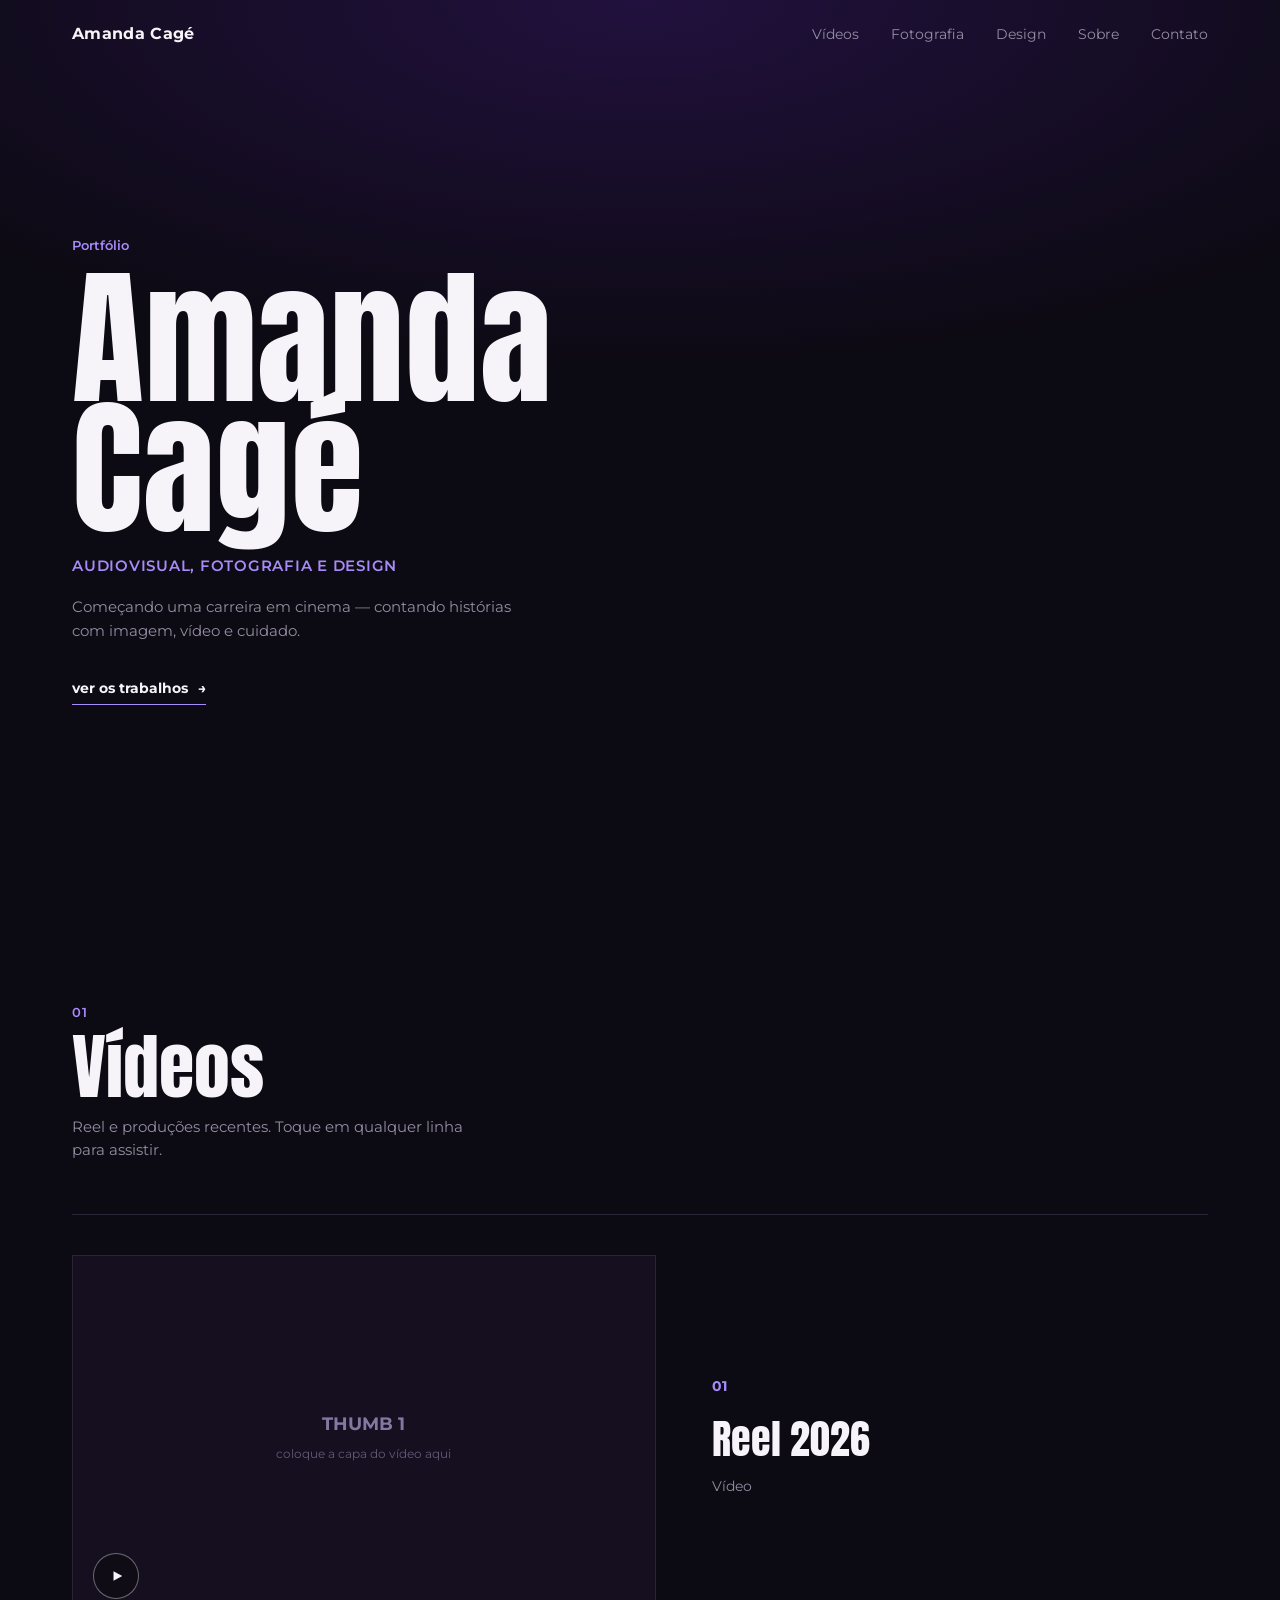
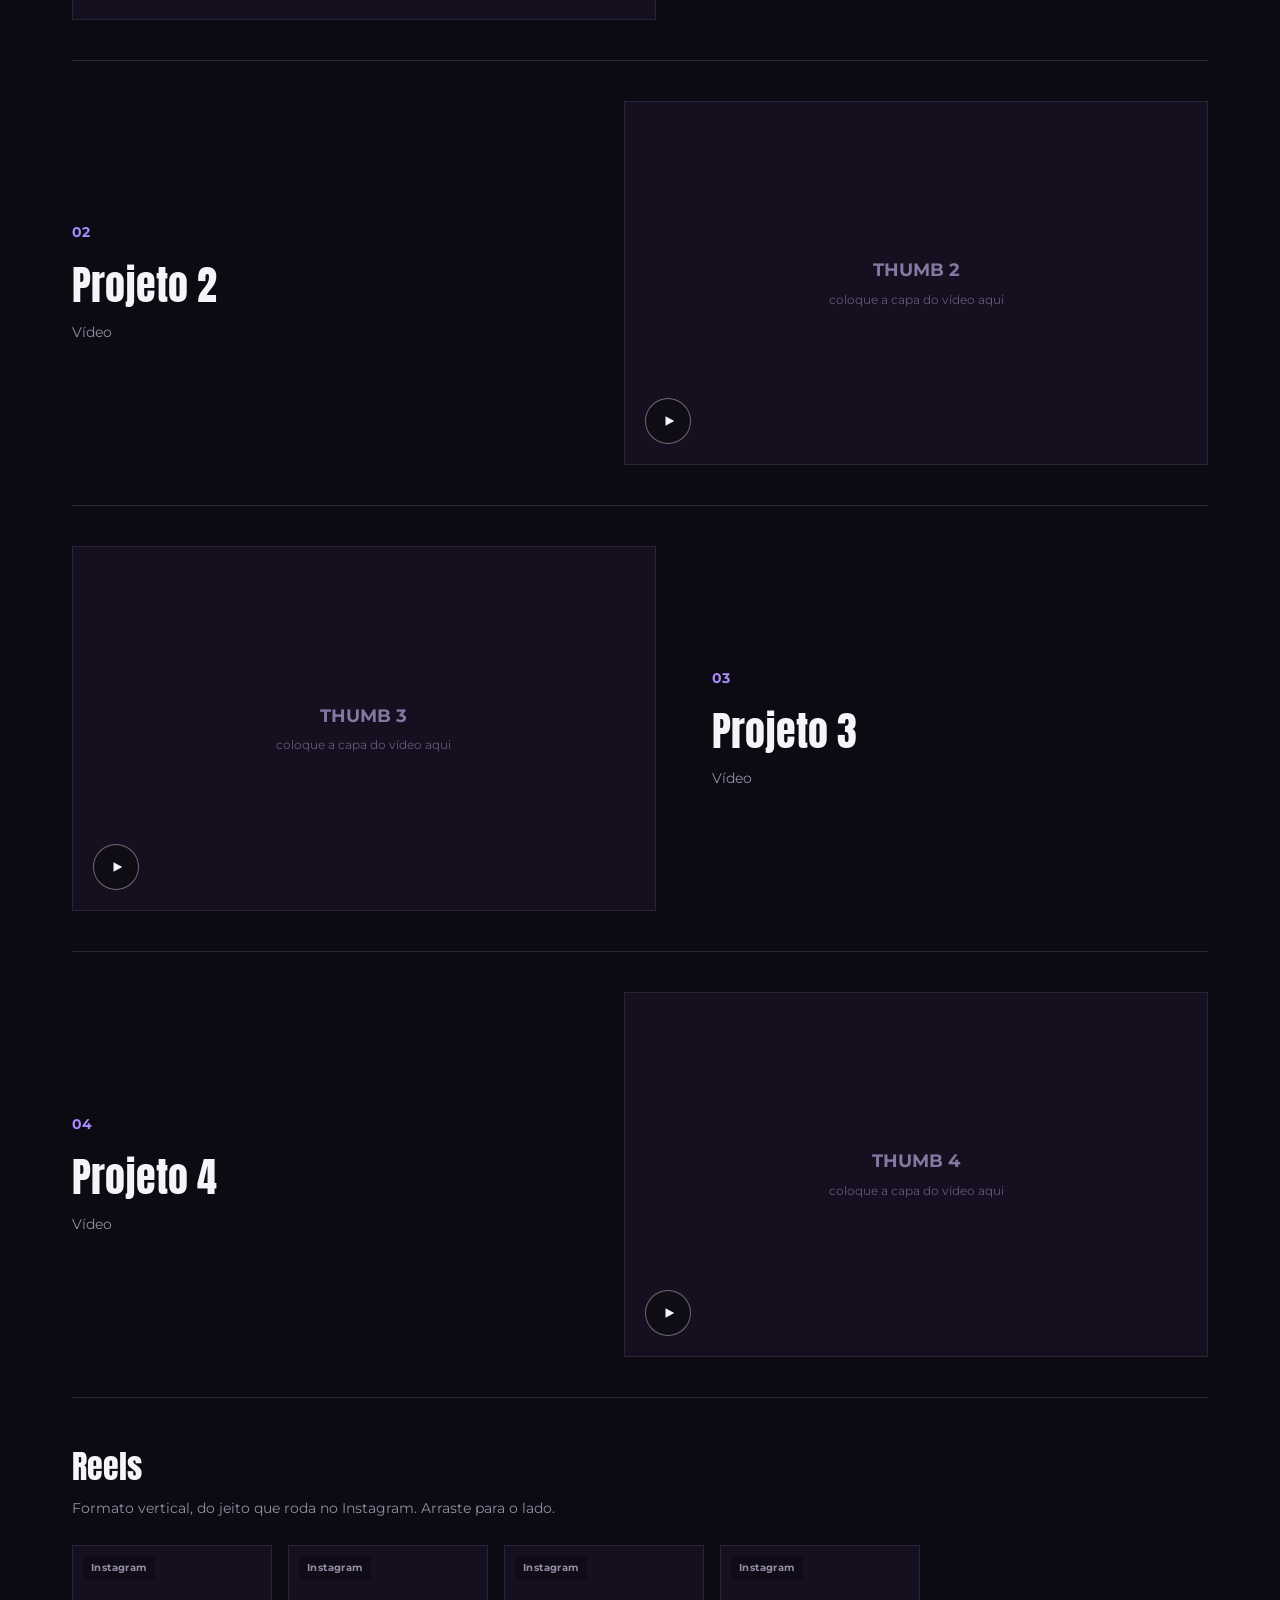
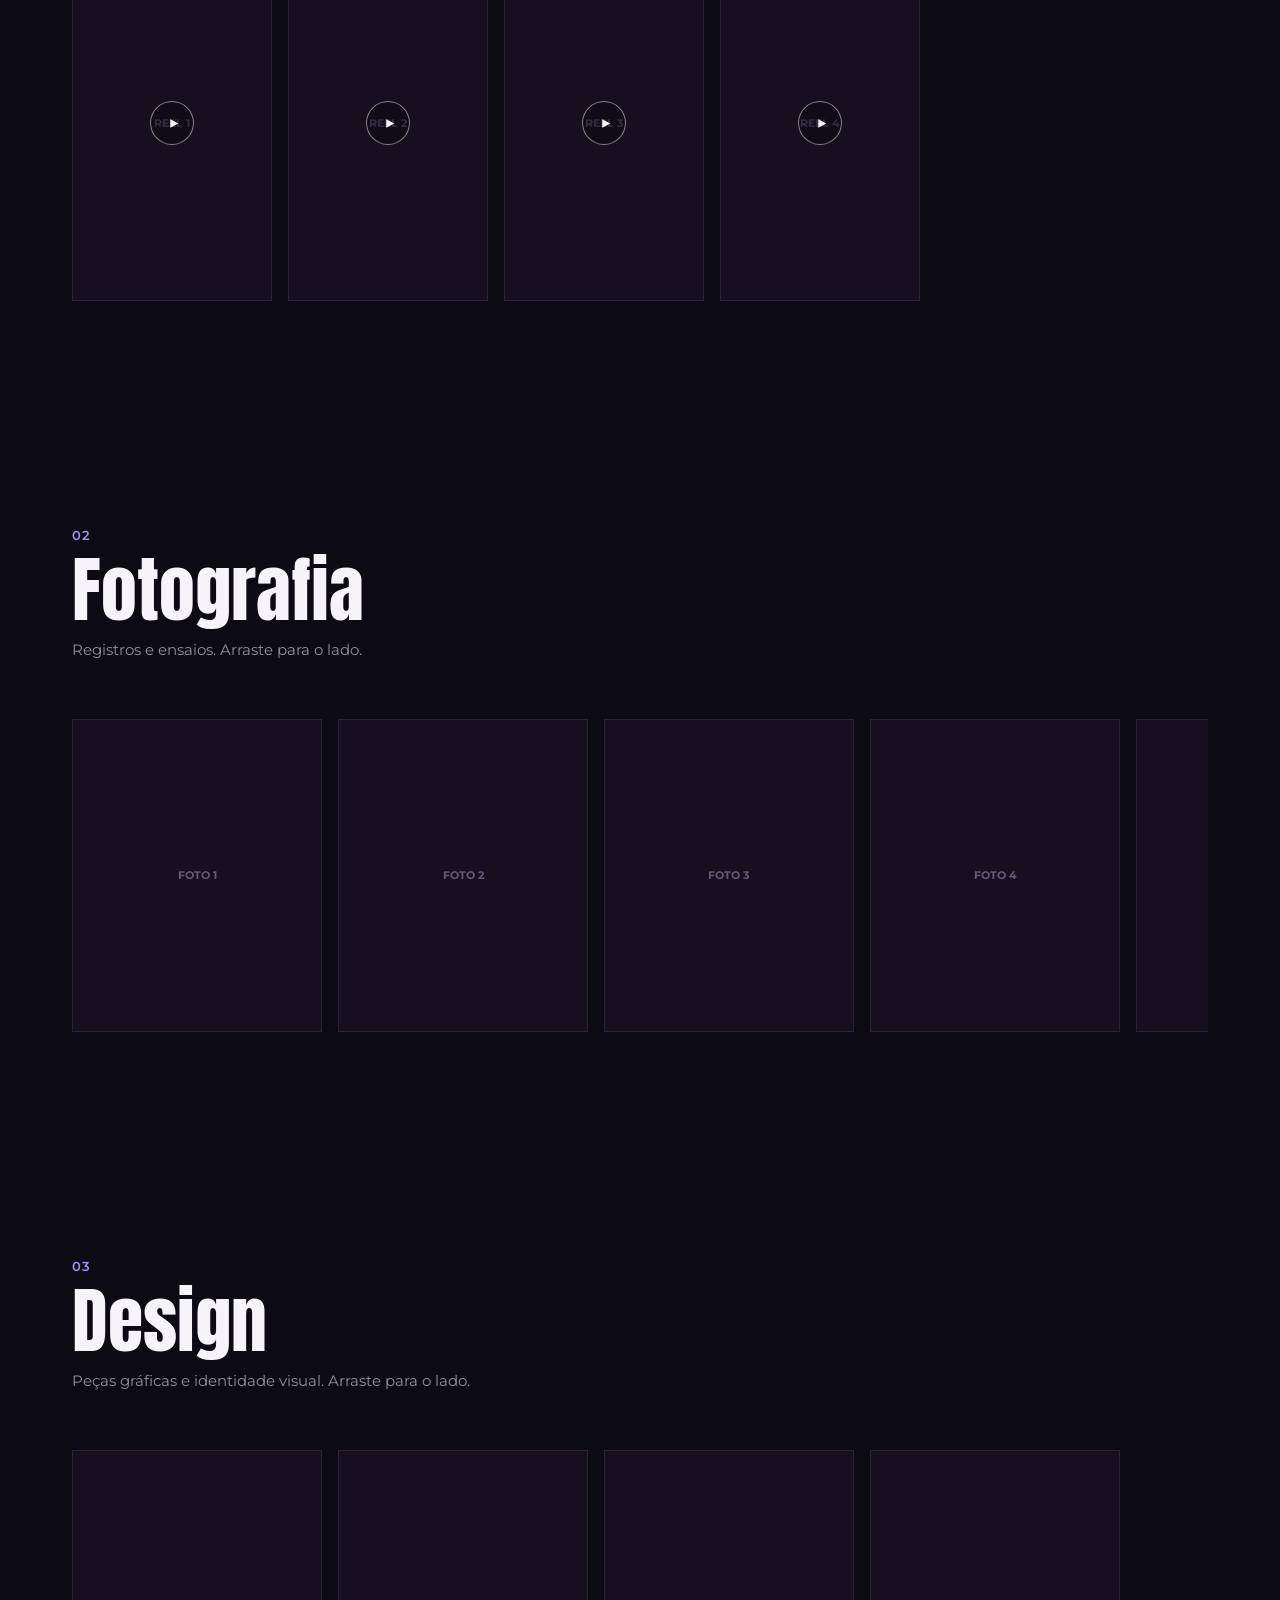
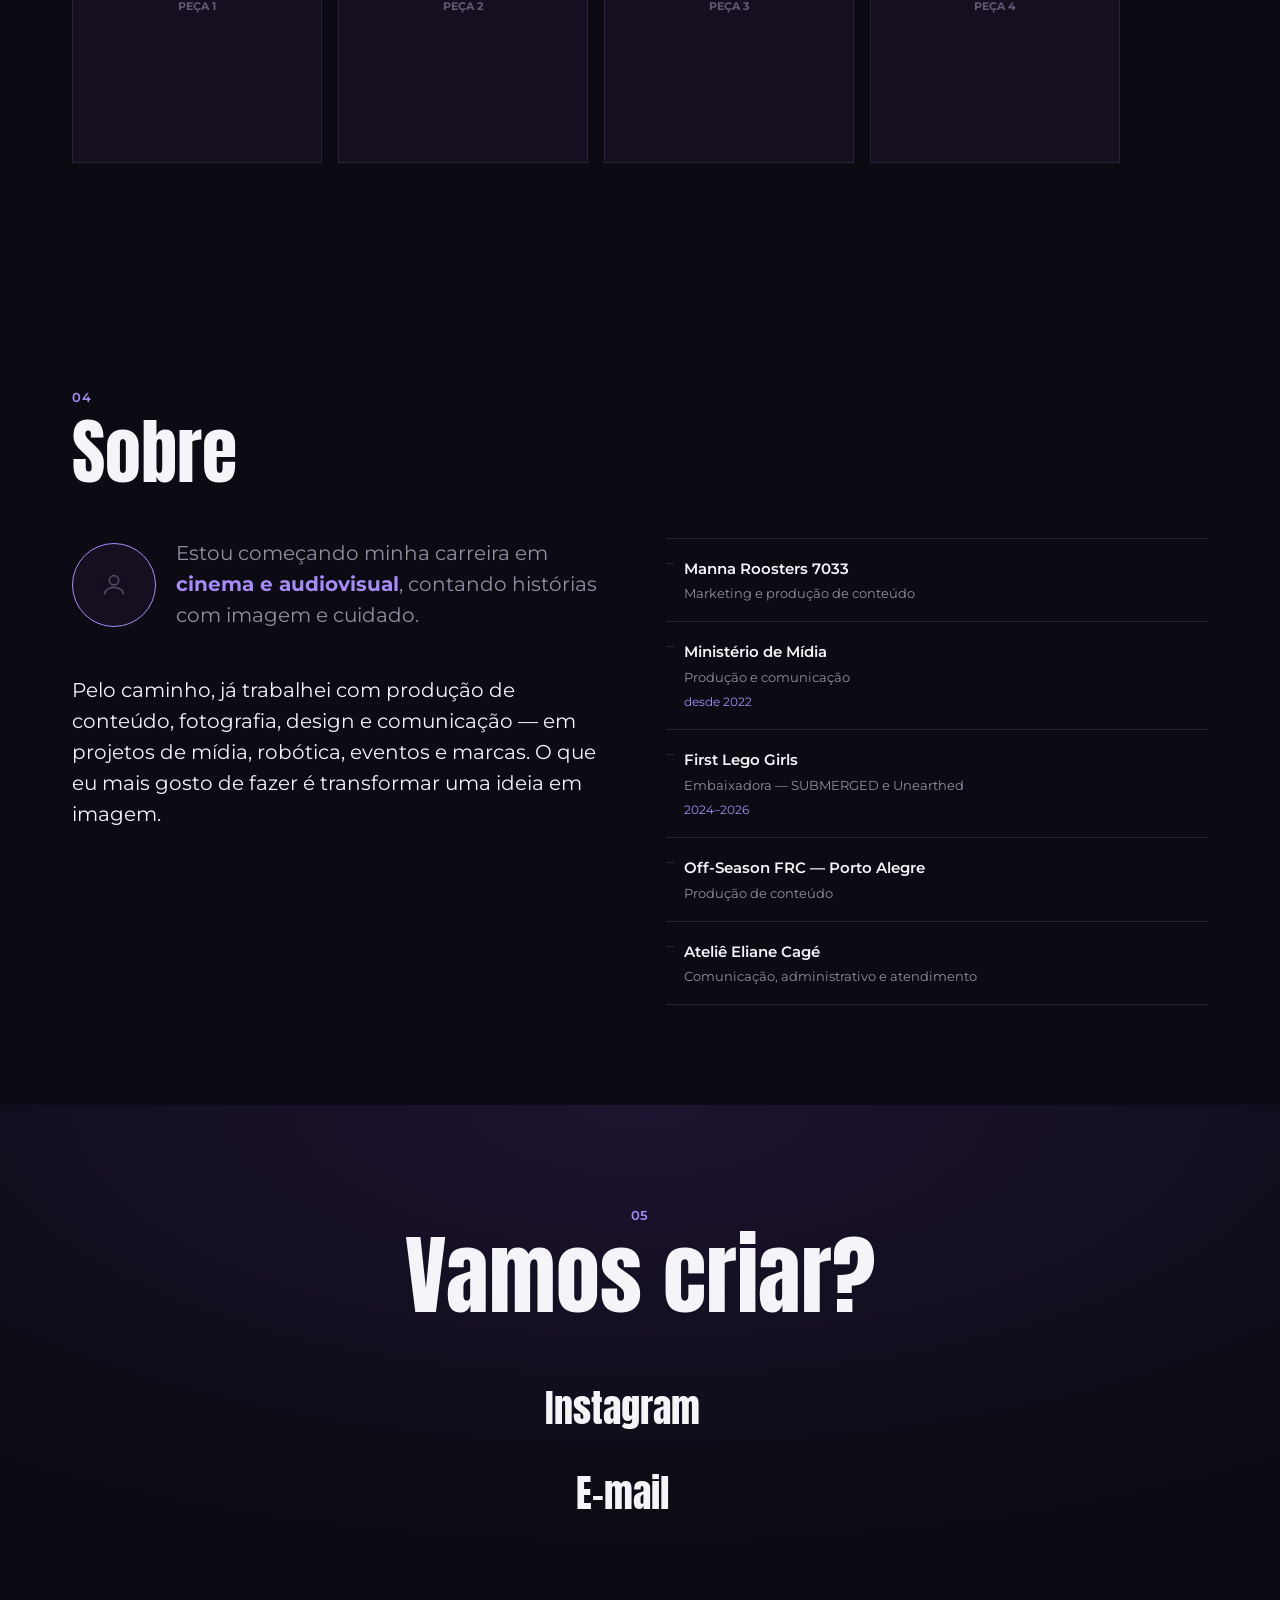
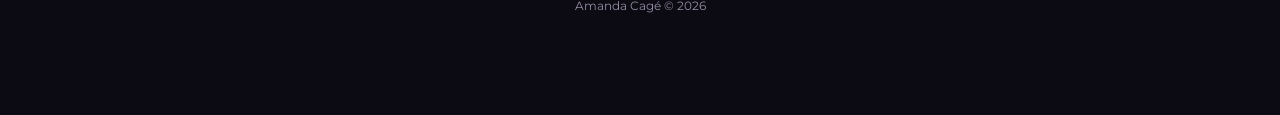
==== index.html @ add4dc2e "Add files via upload" ====
<!DOCTYPE html>
<html lang="pt-BR">
<head>
<meta charset="UTF-8">
<meta name="viewport" content="width=device-width, initial-scale=1, viewport-fit=cover">
<title>Amanda Cagé — Audiovisual & Criação</title>
<meta name="description" content="Amanda Cagé — vídeo, fotografia, design e comunicação.">

<!--
  ======================================================================
  COMO EDITAR ESTE SITE
  ======================================================================
  1. Vá até "const CONFIG = {" no <script>, perto do fim do arquivo.
  2. Troque ali: sua foto, os vídeos, os reels, as fotos, as artes e os
     links de contato.
  3. Para usar sua própria foto e imagens, coloque os arquivos numa
     pasta "images/" ao lado deste HTML e ajuste os caminhos.
  4. O texto "sobre" e a lista de experiências ficam na seção
     <section id="sobre"> — pode editar o texto direto no HTML.
  ======================================================================
-->

<link rel="preconnect" href="https://fonts.googleapis.com">
<link rel="preconnect" href="https://fonts.gstatic.com" crossorigin>
<link href="https://fonts.googleapis.com/css2?family=Anton&family=Montserrat:ital,wght@0,400;0,500;0,600;0,700;0,800;1,600&display=swap" rel="stylesheet">

<link rel="stylesheet" href="style.css">
</head>
<body>

<div class="progress" id="progress"></div>

<header class="nav">
  <a href="#top" class="mark">Amanda Cagé</a>
  <ul class="nav-links">
    <li><a href="#reel">Vídeos</a></li>
    <li><a href="#fotografia">Fotografia</a></li>
    <li><a href="#design">Design</a></li>
    <li><a href="#sobre">Sobre</a></li>
    <li><a href="#contato">Contato</a></li>
  </ul>
  <button class="toggle" id="panelToggle" aria-label="Abrir menu" aria-expanded="false"><span></span></button>
</header>

<div class="scrim" id="scrim"></div>
<nav class="panel" id="panel">
  <button class="panel-close" id="panelClose" aria-label="Fechar">&times;</button>
  <ul>
    <li><a href="#reel">Vídeos</a></li>
    <li><a href="#fotografia">Fotografia</a></li>
    <li><a href="#design">Design</a></li>
    <li><a href="#sobre">Sobre</a></li>
    <li><a href="#contato">Contato</a></li>
  </ul>
</nav>

<!-- HERO: só o nome -->
<section class="hero" id="top">
  <div class="hero-copy">
    <p class="eyebrow">Portfólio</p>
    <h1>Amanda<br>Cagé</h1>
    <p class="role">audiovisual, fotografia e design</p>
    <p class="sub">Começando uma carreira em cinema — contando histórias com imagem, vídeo e cuidado.</p>
    <a href="#reel" class="hero-cta">ver os trabalhos <span class="a">&rarr;</span></a>
  </div>
</section>

<!-- VÍDEOS -->
<section class="block" id="reel">
  <div class="block-head">
    <span class="num">01</span>
    <h2>Vídeos</h2>
    <p>Reel e produções recentes. Toque em qualquer linha para assistir.</p>
  </div>
  <div id="workRows"></div>
  <div class="sub-head">
    <h3>Reels</h3>
    <p>Formato vertical, do jeito que roda no Instagram. Arraste para o lado.</p>
  </div>
  <div class="hscroll" id="reelsStrip"></div>
</section>

<!-- FOTOGRAFIA -->
<section class="block" id="fotografia">
  <div class="block-head">
    <span class="num">02</span>
    <h2>Fotografia</h2>
    <p>Registros e ensaios. Arraste para o lado.</p>
  </div>
  <div class="hscroll" id="photoGrid"></div>
</section>

<!-- DESIGN -->
<section class="block" id="design">
  <div class="block-head">
    <span class="num">03</span>
    <h2>Design</h2>
    <p>Peças gráficas e identidade visual. Arraste para o lado.</p>
  </div>
  <div class="hscroll" id="designGrid"></div>
</section>

<!-- SOBRE -->
<section class="block" id="sobre">
  <div class="block-head">
    <span class="num">04</span>
    <h2>Sobre</h2>
  </div>
  <div class="sobre-grid">
    <div class="sobre-text">
      <div class="sobre-mini">
        <div class="sobre-photo" id="sobrePhoto"></div>
        <p>Estou começando minha carreira em <em>cinema e audiovisual</em>, contando histórias com imagem e cuidado.</p>
      </div>
      <p>Pelo caminho, já trabalhei com produção de conteúdo, fotografia, design e comunicação — em projetos de mídia, robótica, eventos e marcas. O que eu mais gosto de fazer é transformar uma ideia em imagem.</p>
    </div>
    <ul class="exp-list">
      <li>
        <div class="org">Manna Roosters 7033</div>
        <div class="role">Marketing e produção de conteúdo</div>
      </li>
      <li>
        <div class="org">Ministério de Mídia</div>
        <div class="role">Produção e comunicação</div>
        <div class="when">desde 2022</div>
      </li>
      <li>
        <div class="org">First Lego Girls</div>
        <div class="role">Embaixadora — SUBMERGED e Unearthed</div>
        <div class="when">2024–2026</div>
      </li>
      <li>
        <div class="org">Off-Season FRC — Porto Alegre</div>
        <div class="role">Produção de conteúdo</div>
      </li>
      <li>
        <div class="org">Ateliê Eliane Cagé</div>
        <div class="role">Comunicação, administrativo e atendimento</div>
      </li>
    </ul>
  </div>
</section>

<!-- CONTATO -->
<section class="block contato" id="contato">
  <div class="block-head">
    <span class="num">05</span>
    <h2>Vamos criar?</h2>
  </div>
  <div class="contact-links" id="contactLinks"></div>
  <div class="foot">
    <span>Amanda Cagé © <span id="year"></span></span>
  </div>
</section>

<!-- LIGHTBOX -->
<div class="lightbox" id="lightbox">
  <div class="lightbox-inner">
    <div class="lightbox-frame" id="lightboxFrame"></div>
    <div class="lightbox-cap">
      <span id="lightboxTitle"></span>
      <span id="lightboxRole"></span>
    </div>
  </div>
  <button class="lightbox-close" id="lightboxClose" aria-label="Fechar">&times;</button>
</div>

<script>
/* ======================================================================
   CONFIG — troque aqui sua foto, seus vídeos, fotos, artes e contatos.
   ====================================================================== */
const CONFIG = {

  photo: { src: "" },  // sua foto pequena na seção "Sobre" — ex: "images/amanda.jpg"

  social: {
    instagram:       "https://instagram.com/SEU_USUARIO",
    instagramHandle: "@seu_usuario",
    email:           "seuemail@exemplo.com",
    whatsapp:        ""   // ex: "https://wa.me/55XXXXXXXXXXX" — vazio oculta
  },

  // type: "youtube" | "vimeo" | "file"
  videos: [
    { title:"Reel 2026", role:"Vídeo", type:"youtube", id:"", poster:"" },
    { title:"Projeto 2", role:"Vídeo", type:"youtube", id:"", poster:"" },
    { title:"Projeto 3", role:"Vídeo", type:"youtube", id:"", poster:"" },
    { title:"Projeto 4", role:"Vídeo", type:"youtube", id:"", poster:"" }
  ],

  // vídeos verticais / reels — type: "instagram" (cole o link do reel) | "youtube" | "vimeo" | "file"
  reels: [
    { title:"Reel", role:"Instagram", type:"instagram", url:"", poster:"" },
    { title:"Reel", role:"Instagram", type:"instagram", url:"", poster:"" },
    { title:"Reel", role:"Instagram", type:"instagram", url:"", poster:"" },
    { title:"Reel", role:"Instagram", type:"instagram", url:"", poster:"" }
  ],

  photos: [
    { src:"", alt:"Foto 1" }, { src:"", alt:"Foto 2" }, { src:"", alt:"Foto 3" },
    { src:"", alt:"Foto 4" }, { src:"", alt:"Foto 5" }, { src:"", alt:"Foto 6" }
  ],

  designs: [
    { src:"", alt:"Design 1" }, { src:"", alt:"Design 2" },
    { src:"", alt:"Design 3" }, { src:"", alt:"Design 4" }
  ]
};

/* ====================================================================== */

document.getElementById('year').textContent = new Date().getFullYear();

/* --- scroll progress --- */
const progress = document.getElementById('progress');
window.addEventListener('scroll', ()=>{
  const h = document.documentElement;
  const pct = (h.scrollTop) / (h.scrollHeight - h.clientHeight) * 100;
  progress.style.width = pct + '%';
}, { passive:true });

/* --- painel mobile --- */
const panel = document.getElementById('panel');
const scrim = document.getElementById('scrim');
const panelToggle = document.getElementById('panelToggle');
const panelClose = document.getElementById('panelClose');
function openPanel(){ panel.classList.add('open'); scrim.classList.add('open'); panelToggle.setAttribute('aria-expanded','true'); }
function closePanel(){ panel.classList.remove('open'); scrim.classList.remove('open'); panelToggle.setAttribute('aria-expanded','false'); }
panelToggle.addEventListener('click', openPanel);
panelClose.addEventListener('click', closePanel);
scrim.addEventListener('click', closePanel);
panel.querySelectorAll('a').forEach(a=>a.addEventListener('click', closePanel));

/* --- foto pequena (seção Sobre) --- */
(function buildSobrePhoto(){
  const wrap = document.getElementById('sobrePhoto');
  if(CONFIG.photo.src){
    const img = document.createElement('img');
    img.src = CONFIG.photo.src; img.alt = 'Amanda Cagé';
    wrap.appendChild(img);
  } else {
    wrap.innerHTML = `<div class="ph">
      <svg viewBox="0 0 24 24" fill="none" stroke="currentColor" stroke-width="1.4"><circle cx="12" cy="8" r="4"/><path d="M4 20c0-4 4-6 8-6s8 2 8 6"/></svg>
    </div>`;
  }
})();

/* --- vídeos: linhas alternadas --- */
function buildWorkRows(){
  const wrap = document.getElementById('workRows');
  CONFIG.videos.forEach((v, i)=>{
    const row = document.createElement('div');
    row.className = 'work-row' + (i % 2 === 1 ? ' rev' : '');

    const media = document.createElement('div');
    media.className = 'work-media';
    if(v.poster){
      const img = document.createElement('img'); img.src = v.poster; img.alt = v.title;
      media.appendChild(img);
    } else {
      media.innerHTML = `<div class="ph"><strong>THUMB ${i+1}</strong><span>coloque a capa do vídeo aqui</span></div>`;
    }
    const play = document.createElement('div'); play.className = 'work-play';
    play.innerHTML = '<svg viewBox="0 0 24 24"><path fill="currentColor" d="M6 4l15 8-15 8z"/></svg>';
    media.appendChild(play);

    const text = document.createElement('div'); text.className = 'work-text';
    text.innerHTML = `<div class="work-index">0${i+1}</div><div class="work-title">${v.title}</div><div class="work-role">${v.role}</div>`;

    row.appendChild(media); row.appendChild(text);
    row.addEventListener('click', ()=> openLightbox(v));
    wrap.appendChild(row);
  });
}

function buildCollage(containerId, items, label){
  const grid = document.getElementById(containerId);
  items.forEach((it, i)=>{
    const tile = document.createElement('div'); tile.className = 'tile';
    if(it.src){
      const img = document.createElement('img'); img.src = it.src; img.alt = it.alt || '';
      tile.appendChild(img);
    } else {
      tile.innerHTML = `<div class="ph"><strong>${label} ${i+1}</strong></div>`;
    }
    const overlay = document.createElement('div'); overlay.className = 'overlay';
    overlay.textContent = it.alt || (label + ' ' + (i+1));
    tile.appendChild(overlay);
    grid.appendChild(tile);
  });
}

function buildReels(){
  const grid = document.getElementById('reelsStrip');
  CONFIG.reels.forEach((r, i)=>{
    const tile = document.createElement('div'); tile.className = 'tile reel-tile';
    if(r.poster){
      const img = document.createElement('img'); img.src = r.poster; img.alt = r.title;
      tile.appendChild(img);
    } else {
      tile.innerHTML = `<div class="ph"><strong>REEL ${i+1}</strong></div>`;
    }
    const tag = document.createElement('span'); tag.className = 'reel-tag'; tag.textContent = r.role || 'Reel';
    tile.appendChild(tag);
    const play = document.createElement('div'); play.className = 'reel-play';
    play.innerHTML = '<svg viewBox="0 0 24 24"><path fill="currentColor" d="M6 4l15 8-15 8z"/></svg>';
    tile.appendChild(play);
    tile.addEventListener('click', ()=> openLightbox(r));
    grid.appendChild(tile);
  });
}

/* arrastar com o mouse nos carrosséis (o toque já funciona nativamente) */
function enableDragScroll(el){
  let isDown = false, startX, startScroll, moved;
  el.addEventListener('pointerdown', e=>{
    isDown = true; moved = false; el.classList.add('dragging');
    startX = e.clientX; startScroll = el.scrollLeft;
  });
  window.addEventListener('pointerup', ()=>{ isDown = false; el.classList.remove('dragging'); });
  el.addEventListener('pointerleave', ()=>{ isDown = false; el.classList.remove('dragging'); });
  el.addEventListener('pointermove', e=>{
    if(!isDown) return;
    const dx = e.clientX - startX;
    if(Math.abs(dx) > 4) moved = true;
    el.scrollLeft = startScroll - dx;
  });
  el.addEventListener('click', e=>{ if(moved){ e.preventDefault(); e.stopPropagation(); } }, true);
}

buildWorkRows();
buildReels();
buildCollage('photoGrid', CONFIG.photos, 'FOTO');
buildCollage('designGrid', CONFIG.designs, 'PEÇA');
document.querySelectorAll('.hscroll').forEach(enableDragScroll);

/* --- contato --- */
(function buildContact(){
  const wrap = document.getElementById('contactLinks');
  const items = [
    { label:'Instagram', href: CONFIG.social.instagram },
    { label:'E-mail', href: 'mailto:'+CONFIG.social.email }
  ];
  if(CONFIG.social.whatsapp){ items.push({ label:'WhatsApp', href: CONFIG.social.whatsapp }); }
  items.forEach(it=>{
    const a = document.createElement('a');
    a.href = it.href; a.target = '_blank'; a.rel = 'noopener';
    a.innerHTML = `${it.label} <span class="a">&rarr;</span>`;
    wrap.appendChild(a);
  });
})();

/* --- lightbox --- */
const lightbox = document.getElementById('lightbox');
const lbFrame = document.getElementById('lightboxFrame');
const lbTitle = document.getElementById('lightboxTitle');
const lbRole = document.getElementById('lightboxRole');

function openLightbox(v){
  lbFrame.innerHTML = '';
  lbFrame.classList.remove('vertical', 'insta');

  if(v.type === 'instagram' && v.url){
    lbFrame.classList.add('insta');
    lbFrame.innerHTML = `<blockquote class="instagram-media" data-instgrm-permalink="${v.url}" data-instgrm-version="14" style="margin:0;width:100%;"></blockquote>`;
    if(window.instgrm){
      window.instgrm.Embeds.process();
    } else {
      const s = document.createElement('script');
      s.src = 'https://www.instagram.com/embed.js'; s.async = true;
      document.body.appendChild(s);
    }
  } else if(v.type === 'youtube' && v.id){
    if(v.role && /reel|insta/i.test(v.role)) lbFrame.classList.add('vertical');
    lbFrame.innerHTML = `<iframe src="https://www.youtube.com/embed/${v.id}?autoplay=1&rel=0" allow="autoplay; encrypted-media; picture-in-picture" allowfullscreen title="${v.title}"></iframe>`;
  } else if(v.type === 'vimeo' && v.id){
    if(v.role && /reel|insta/i.test(v.role)) lbFrame.classList.add('vertical');
    lbFrame.innerHTML = `<iframe src="https://player.vimeo.com/video/${v.id}?autoplay=1" allow="autoplay; fullscreen; picture-in-picture" allowfullscreen title="${v.title}"></iframe>`;
  } else if(v.type === 'file' && v.src){
    if(v.role && /reel|insta/i.test(v.role)) lbFrame.classList.add('vertical');
    lbFrame.innerHTML = `<video src="${v.src}" controls autoplay playsinline></video>`;
  } else {
    lbFrame.innerHTML = `<div style="position:absolute;inset:0;display:flex;align-items:center;justify-content:center;color:#8a8399;font-size:14px;text-align:center;padding:20px;">Adicione o link ou arquivo deste vídeo no CONFIG</div>`;
  }
  lbTitle.textContent = v.title; lbRole.textContent = v.role;
  lightbox.classList.add('open'); document.body.style.overflow = 'hidden';
}
function closeLightbox(){
  lightbox.classList.remove('open'); lbFrame.innerHTML = ''; document.body.style.overflow = '';
}
document.getElementById('lightboxClose').addEventListener('click', closeLightbox);
lightbox.addEventListener('click', e=>{ if(e.target === lightbox) closeLightbox(); });
document.addEventListener('keydown', e=>{ if(e.key === 'Escape') closeLightbox(); });
</script>
</body>
</html>
---- style.css ----
:root{
    --bg: #0c0a12;
    --bg-soft: #150f1f;
    --panel: #1a1526;
    --ink: #f6f4f8;
    --ink-dim: #948da3;
    --line: #2a2338;
    --violet: #a78bfa;
    --violet-deep: #6d28d9;
    --violet-glow: rgba(167,139,250,.16);
    --ff-display: 'Anton', sans-serif;
    --ff-heading: 'Montserrat', sans-serif;
    --ff-body: 'Montserrat', sans-serif;
    --edge: clamp(20px, 6vw, 72px);
  }

  *{ box-sizing:border-box; }
  html{ scroll-behavior:smooth; }
  body{
    margin:0; background:var(--bg); color:var(--ink);
    font-family:var(--ff-body); font-size:16px; line-height:1.55;
    overflow-x:hidden; -webkit-font-smoothing:antialiased;
  }
  ::selection{ background:var(--violet-deep); color:#fff; }
  a{ color:inherit; } img{ max-width:100%; display:block; } button{ font-family:inherit; }

  /* ---------- scroll progress ---------- */
  .progress{
    position:fixed; top:0; left:0; height:3px; background:var(--violet);
    z-index:80; width:0%; transition:width .1s linear;
  }

  /* ---------- nav ---------- */
  .nav{
    position:fixed; top:0; left:0; right:0; z-index:60;
    display:flex; align-items:center; justify-content:space-between;
    padding:22px var(--edge);
  }
  .nav .mark{
    font-family:var(--ff-heading); font-weight:700;
    font-size:16px; letter-spacing:.02em; text-decoration:none;
  }
  .nav-links{ display:none; gap:32px; list-style:none; margin:0; padding:0; }
  .nav-links a{ text-decoration:none; font-size:14px; color:var(--ink-dim); transition:color .2s ease; }
  .nav-links a:hover{ color:var(--ink); }
  @media (min-width:860px){ .nav-links{ display:flex; } }

  .nav .toggle{
    background:none; border:1px solid var(--line); color:var(--ink); cursor:pointer;
    width:42px; height:42px; display:flex; align-items:center; justify-content:center;
    border-radius:50%;
  }
  @media (min-width:860px){ .nav .toggle{ display:none; } }
  .nav .toggle span{ display:block; width:16px; height:1px; background:currentColor; position:relative; }
  .nav .toggle span::before, .nav .toggle span::after{
    content:''; position:absolute; left:0; width:16px; height:1px; background:currentColor;
  }
  .nav .toggle span::before{ top:-5px; } .nav .toggle span::after{ top:5px; }

  .panel{
    position:fixed; top:0; right:0; bottom:0; width:min(84vw, 340px); z-index:65;
    background:var(--panel); border-left:1px solid var(--line);
    transform:translateX(100%); transition:transform .4s cubic-bezier(.65,0,.2,1);
    display:flex; align-items:center; padding:0 40px;
  }
  .panel.open{ transform:translateX(0); }
  .panel ul{ list-style:none; margin:0; padding:0; }
  .panel li{ margin:.5em 0; }
  .panel a{ text-decoration:none; font-family:var(--ff-display); font-size:32px; letter-spacing:.01em; color:var(--ink); }
  .panel-close{
    position:absolute; top:22px; right:var(--edge); background:none; border:none;
    color:var(--ink); font-size:26px; cursor:pointer;
  }
  .scrim{
    position:fixed; inset:0; background:rgba(0,0,0,.5); z-index:64;
    opacity:0; visibility:hidden; transition:opacity .3s ease, visibility 0s .3s;
  }
  .scrim.open{ opacity:1; visibility:visible; transition:opacity .3s ease; }

  /* ---------- hero: só o nome ---------- */
  .hero{
    min-height:100svh; display:flex; flex-direction:column; justify-content:center;
    padding:120px var(--edge) 80px; position:relative;
    background:radial-gradient(120% 70% at 50% 0%, rgba(109,40,217,.22), transparent 60%);
  }
  .hero-copy .eyebrow{
    font-size:13px; color:var(--violet); margin:0 0 18px; font-weight:600;
  }
  .hero-copy h1{
    font-family:var(--ff-display); font-weight:400; font-size:clamp(56px, 14vw, 148px);
    line-height:.88; margin:0; letter-spacing:.005em;
  }
  .hero-copy .role{
    font-family:var(--ff-heading); font-weight:600; text-transform:uppercase;
    letter-spacing:.05em; font-size:clamp(13px, 1.6vw, 15px); color:var(--violet); margin:20px 0 0;
  }
  .hero-copy p.sub{
    max-width:44ch; color:var(--ink-dim); margin:18px 0 0; font-size:15px;
  }
  .hero-cta{
    margin-top:36px; display:inline-flex; align-items:center; gap:10px;
    text-decoration:none; font-size:14px; font-weight:700; color:var(--ink);
    padding-bottom:4px; border-bottom:1px solid var(--violet); width:fit-content;
  }
  .hero-cta .a{ transition:transform .25s ease; }
  .hero-cta:hover .a{ transform:translateX(5px); }

  /* ---------- sobre: foto pequena + textinho ---------- */
  .sobre-mini{
    display:flex; align-items:center; gap:20px; margin-bottom:44px;
  }
  .sobre-photo{
    flex:0 0 auto; width:84px; height:84px; border-radius:50%; overflow:hidden;
    border:1px solid var(--violet); background:var(--bg-soft); position:relative;
  }
  .sobre-photo img{ width:100%; height:100%; object-fit:cover; }
  .sobre-photo .ph{
    position:absolute; inset:0; display:flex; align-items:center; justify-content:center;
    color:#7a7290;
  }
  .sobre-photo .ph svg{ width:28px; height:28px; opacity:.6; }
  .sobre-mini p{ margin:0; max-width:42ch; font-size:14px; color:var(--ink-dim); }

  /* ---------- section shell ---------- */
  section.block{ padding:100px var(--edge); }
  .block-head{ margin-bottom:52px; }
  .block-head .num{ font-size:13px; color:var(--violet); font-weight:600; letter-spacing:.04em; }
  .block-head h2{
    font-family:var(--ff-display); font-weight:400; font-size:clamp(38px,6.4vw,72px);
    margin:8px 0 0; line-height:.95;
  }
  .block-head p{ color:var(--ink-dim); max-width:40ch; margin:14px 0 0; font-size:15px; }

  /* ---------- vídeos: linhas editoriais alternadas ---------- */
  .work-row{
    display:grid; gap:28px; grid-template-columns:1fr; align-items:center;
    padding:40px 0; border-top:1px solid var(--line);
    cursor:pointer;
  }
  .work-row:last-child{ border-bottom:1px solid var(--line); }
  @media (min-width:860px){
    .work-row{ grid-template-columns:1fr .85fr; gap:56px; }
    .work-row.rev{ grid-template-columns:.85fr 1fr; }
    .work-row.rev .work-media{ order:2; }
    .work-row.rev .work-text{ order:1; }
  }
  .work-media{
    position:relative; aspect-ratio:16/10; overflow:hidden; background:var(--bg-soft);
    border:1px solid var(--line); transition:border-color .3s ease;
  }
  .work-row:hover .work-media{ border-color:var(--violet); }
  .work-media img{ width:100%; height:100%; object-fit:cover; transition:transform .6s ease; }
  .work-row:hover .work-media img{ transform:scale(1.04); }
  .work-media .ph{
    position:absolute; inset:0; display:flex; align-items:center; justify-content:center;
    color:#635a78; font-size:12px; flex-direction:column; gap:6px; text-align:center; padding:20px;
  }
  .work-media .ph strong{ font-family:var(--ff-heading); font-weight:700; font-size:18px; color:#8478a3; }
  .work-play{
    position:absolute; left:20px; bottom:20px; width:46px; height:46px; border-radius:50%;
    background:rgba(12,10,18,.6); border:1px solid rgba(246,244,248,.4);
    display:flex; align-items:center; justify-content:center;
    transition:background .25s ease, border-color .25s ease, transform .25s ease;
  }
  .work-row:hover .work-play{ background:var(--violet-deep); border-color:var(--violet-deep); transform:scale(1.08); }
  .work-play svg{ width:14px; height:14px; fill:var(--ink); margin-left:2px; }
  .work-index{ font-family:var(--ff-heading); font-weight:700; font-size:14px; color:var(--violet); }
  .work-title{ font-family:var(--ff-display); font-weight:400; font-size:clamp(26px,3.8vw,40px); margin:10px 0 6px; }
  .work-role{ color:var(--ink-dim); font-size:14px; }

  /* ---------- fotografia / design: carrossel de arrastar ---------- */
  .hscroll{
    display:flex; gap:16px; overflow-x:auto; padding:6px 0 22px;
    scroll-snap-type:x mandatory; -webkit-overflow-scrolling:touch;
    cursor:grab; user-select:none;
  }
  .hscroll.dragging{ cursor:grabbing; scroll-snap-type:none; }
  .hscroll::-webkit-scrollbar{ height:5px; }
  .hscroll::-webkit-scrollbar-thumb{ background:var(--line); }

  .hscroll .tile{
    position:relative; overflow:hidden; background:var(--bg-soft); border:1px solid var(--line);
    flex:0 0 auto; scroll-snap-align:start; width:min(52vw, 250px); aspect-ratio:4/5;
  }
  .hscroll .tile img{ width:100%; height:100%; object-fit:cover; transition:transform .5s ease; pointer-events:none; }
  .hscroll .tile:hover img{ transform:scale(1.06); }
  .hscroll .tile .ph{
    position:absolute; inset:0; display:flex; align-items:center; justify-content:center;
    color:#635a78; font-size:11px; text-align:center; padding:14px;
  }
  .hscroll .tile .overlay{
    position:absolute; inset:0; background:linear-gradient(0deg, rgba(109,40,217,.55), transparent 60%);
    opacity:0; transition:opacity .3s ease; display:flex; align-items:flex-end; padding:14px;
    font-size:13px; font-weight:600;
  }
  .hscroll .tile:hover .overlay{ opacity:1; }

  /* ---------- reels (vídeo vertical / insta) ---------- */
  .sub-head{ margin:44px 0 20px; }
  .sub-head h3{ font-family:var(--ff-display); font-weight:400; font-size:clamp(24px,4vw,32px); margin:0; }
  .sub-head p{ color:var(--ink-dim); font-size:14px; margin:6px 0 0; }
  .hscroll .reel-tile{ width:min(46vw, 200px); aspect-ratio:9/16; cursor:pointer; }
  .reel-play{
    position:absolute; inset:0; margin:auto; width:44px; height:44px; border-radius:50%;
    background:rgba(12,10,18,.55); border:1px solid rgba(246,244,248,.5);
    display:flex; align-items:center; justify-content:center;
    transition:background .25s ease, transform .25s ease;
  }
  .hscroll .reel-tile:hover .reel-play{ background:var(--violet-deep); transform:scale(1.08); }
  .reel-play svg{ width:13px; height:13px; fill:var(--ink); margin-left:2px; }
  .reel-tag{
    position:absolute; top:10px; left:10px; font-size:10px; font-weight:700; letter-spacing:.04em;
    background:rgba(12,10,18,.55); padding:4px 8px; color:var(--ink-dim);
  }

  /* ---------- sobre ---------- */
  .sobre-grid{ display:grid; gap:52px; grid-template-columns:1fr; }
  @media (min-width:860px){ .sobre-grid{ grid-template-columns:1fr 1fr; } }
  .sobre-text p{ font-size:clamp(17px,2.2vw,20px); max-width:50ch; }
  .sobre-text p em{ color:var(--violet); font-style:normal; font-weight:700; }
  .exp-list{ list-style:none; margin:0; padding:0; border-top:1px solid var(--line); }
  .exp-list li{
    padding:18px 0; border-bottom:1px solid var(--line); position:relative; padding-left:18px;
    transition:padding-left .25s ease;
  }
  .exp-list li::before{
    content:''; position:absolute; left:0; top:24px; width:8px; height:1px; background:var(--line);
    transition:background .25s ease, width .25s ease;
  }
  .exp-list li:hover{ padding-left:26px; }
  .exp-list li:hover::before{ background:var(--violet); width:14px; }
  .exp-list .org{ font-weight:600; font-size:15px; }
  .exp-list .role{ color:var(--ink-dim); font-size:13px; margin-top:3px; }
  .exp-list .when{ color:var(--violet); font-size:12px; margin-top:6px; }

  /* ---------- contato ---------- */
  .contato{
    background:radial-gradient(140% 120% at 50% 0%, #1c1330 0%, #0c0a12 60%);
    text-align:center;
  }
  .contato .block-head{ display:flex; flex-direction:column; align-items:center; }
  .contato h2{ font-size:clamp(40px,9vw,88px); }
  .contact-links{ display:flex; flex-direction:column; align-items:center; gap:6px; margin-top:20px; }
  .contact-links a{
    text-decoration:none; font-family:var(--ff-display); font-size:clamp(24px,4.5vw,38px);
    font-weight:400; color:var(--ink); padding:10px 0; display:inline-flex; align-items:center; gap:10px;
    transition:color .25s ease;
  }
  .contact-links a:hover{ color:var(--violet); }
  .contact-links a .a{ opacity:0; transform:translateX(-6px); transition:opacity .25s ease, transform .25s ease; font-style:normal; }
  .contact-links a:hover .a{ opacity:1; transform:translateX(0); }
  .foot{
    margin-top:64px; display:flex; justify-content:center; gap:18px; color:var(--ink-dim);
    font-size:12px; flex-wrap:wrap;
  }

  /* ---------- lightbox ---------- */
  .lightbox{
    position:fixed; inset:0; z-index:100; background:rgba(8,6,12,.94);
    display:flex; align-items:center; justify-content:center; padding:24px;
    opacity:0; visibility:hidden; transition:opacity .3s ease, visibility 0s .3s;
  }
  .lightbox.open{ opacity:1; visibility:visible; transition:opacity .3s ease; }
  .lightbox-inner{ width:100%; max-width:920px; }
  .lightbox-frame{ position:relative; width:100%; aspect-ratio:16/9; background:#000; }
  .lightbox-frame iframe, .lightbox-frame video{ position:absolute; inset:0; width:100%; height:100%; border:0; }
  .lightbox-frame.vertical{ aspect-ratio:9/16; max-width:380px; margin:0 auto; }
  .lightbox-frame.insta{ aspect-ratio:auto; max-width:400px; margin:0 auto; background:transparent; min-height:200px; }
  .lightbox-frame.insta iframe{ position:static; width:100%; height:auto; }
  .lightbox-cap{ display:flex; justify-content:space-between; padding-top:14px; color:var(--ink-dim); font-size:13px; }
  .lightbox-close{
    position:absolute; top:22px; right:22px; background:none; border:none; color:var(--ink);
    font-size:28px; cursor:pointer; line-height:1; padding:6px;
  }

  @media (prefers-reduced-motion: reduce){
    *{ transition-duration:.001ms !important; animation-duration:.001ms !important; }
    html{ scroll-behavior:auto; }
  }
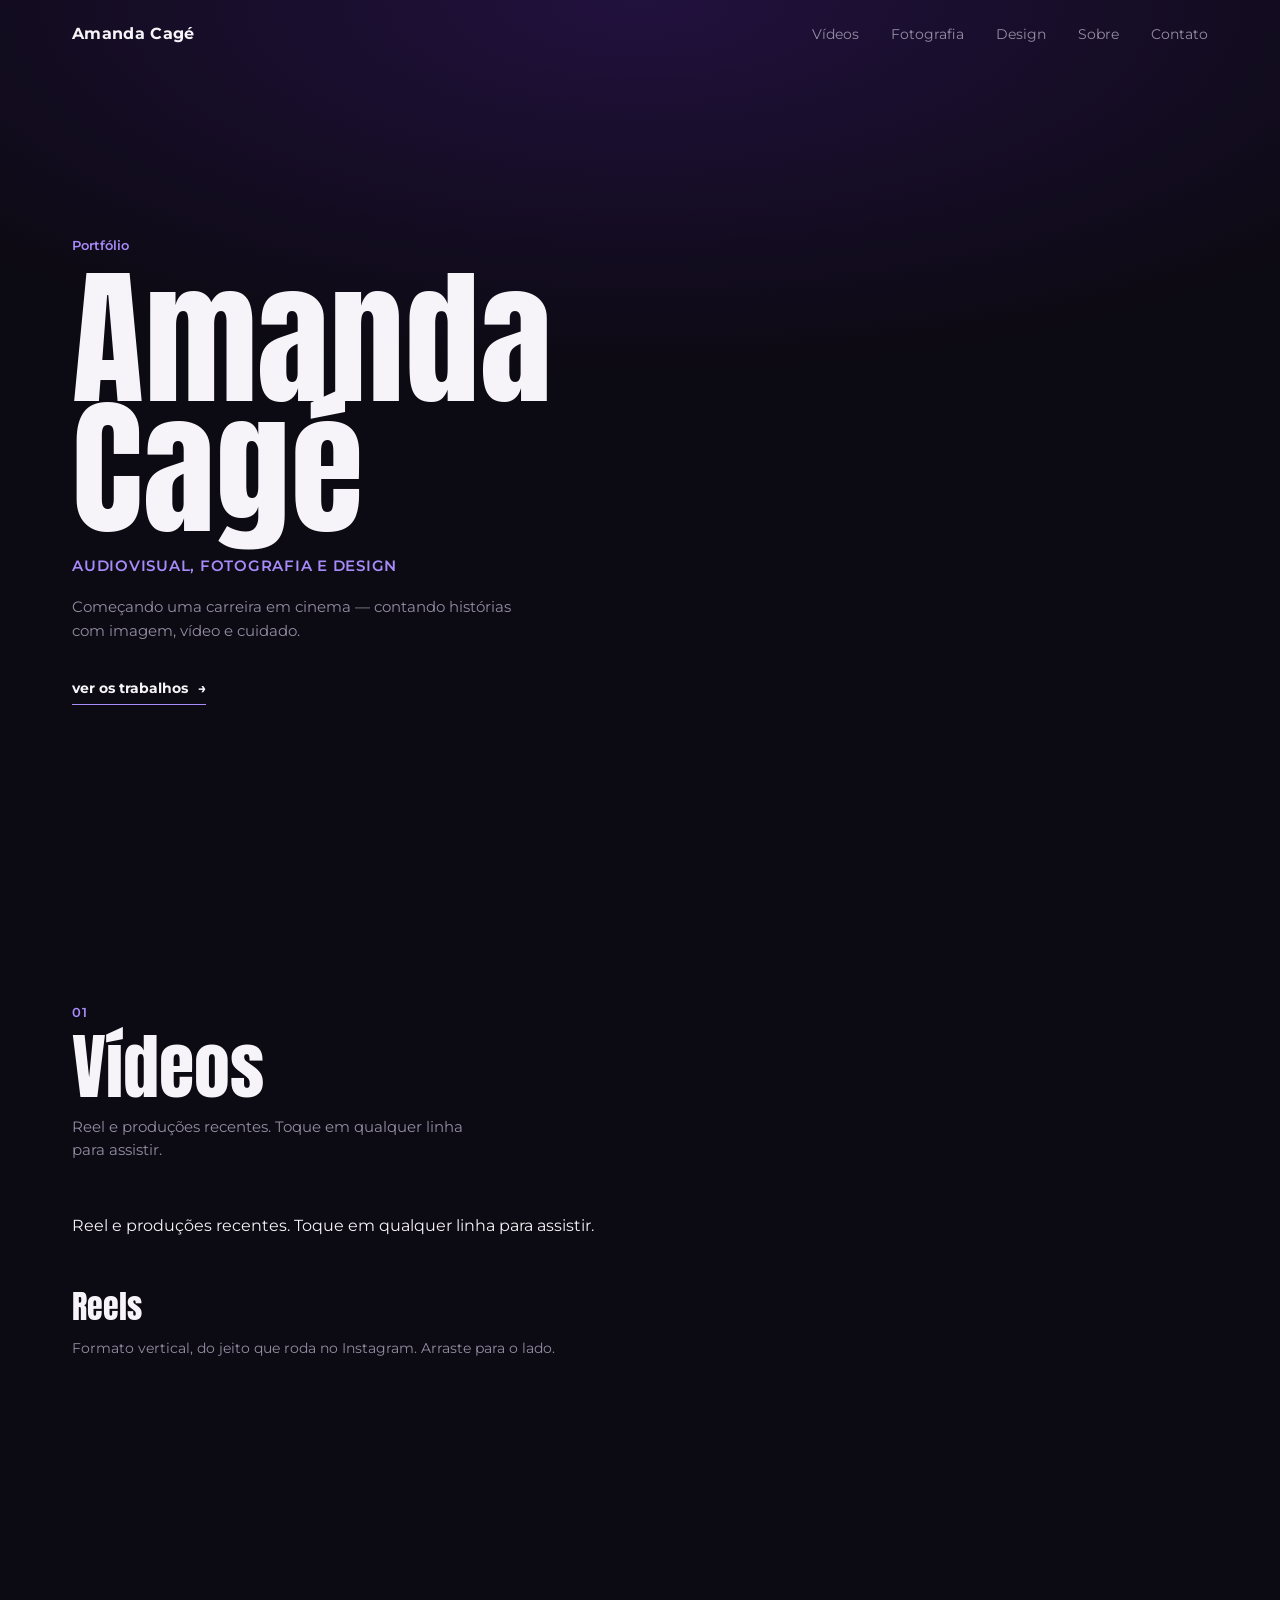
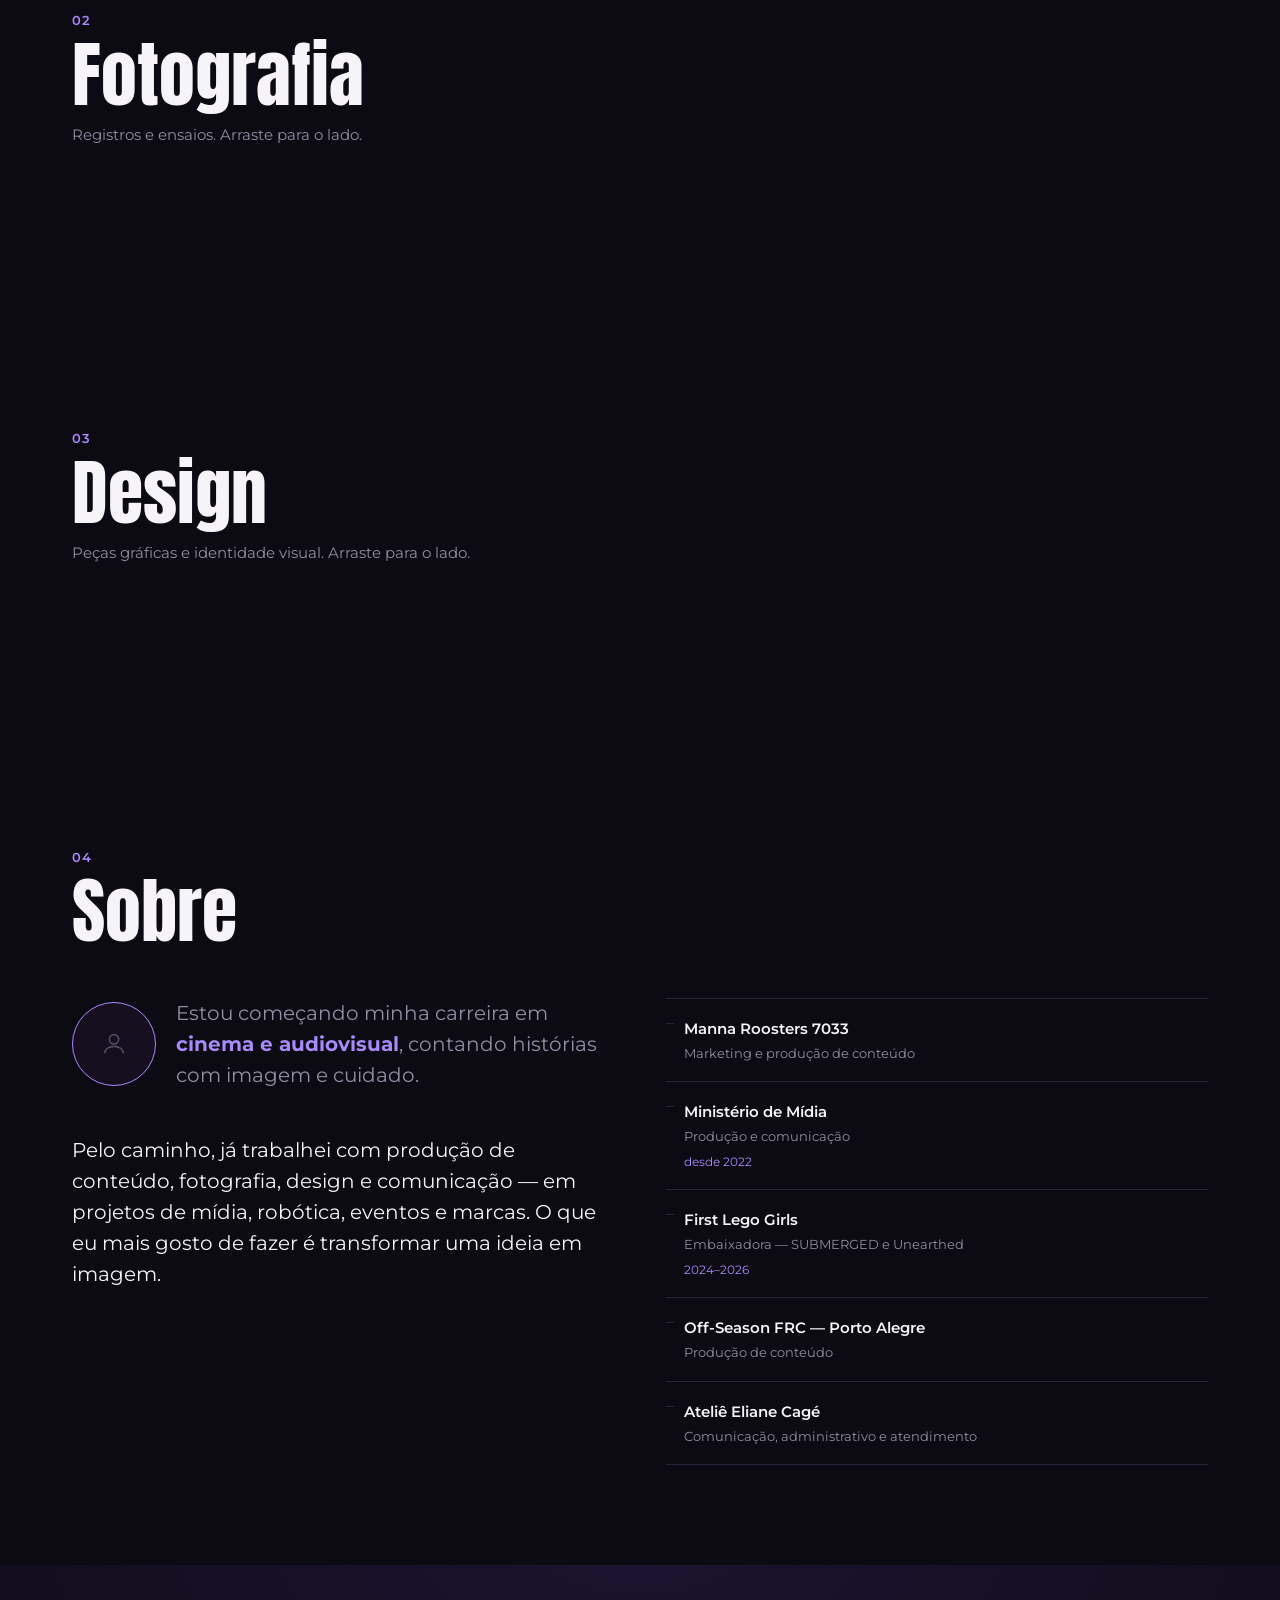
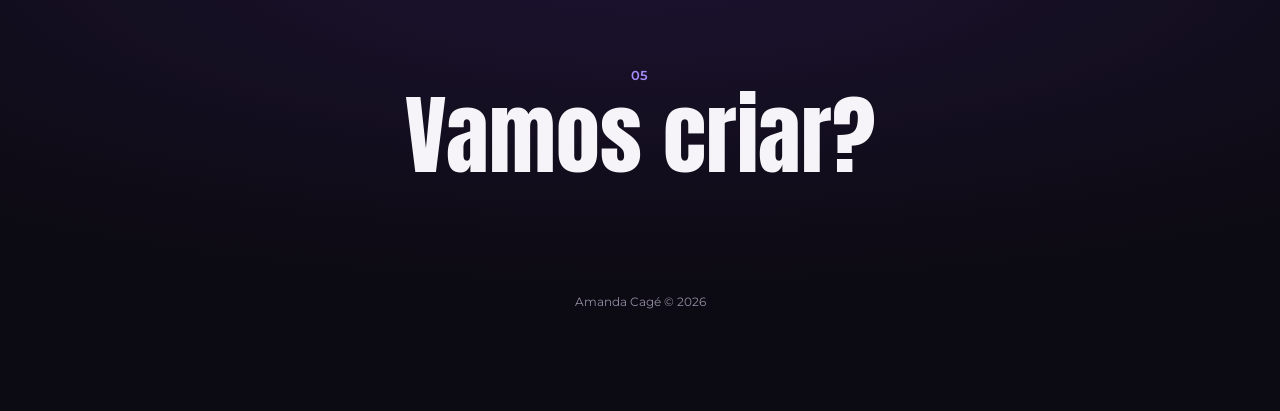
==== commit 76db9513: "Update index.html" ====
--- a/index.html
+++ b/index.html
@@ -72,7 +72,7 @@
     <h2>Vídeos</h2>
     <p>Reel e produções recentes. Toque em qualquer linha para assistir.</p>
   </div>
-  <div id="workRows"></div>
+<p>Reel e produções recentes. Toque em qualquer linha para assistir.</p>
   <div class="sub-head">
     <h3>Reels</h3>
     <p>Formato vertical, do jeito que roda no Instagram. Arraste para o lado.</p>
--- a/style.css
+++ b/style.css
@@ -131,43 +131,151 @@
   }
   .block-head p{ color:var(--ink-dim); max-width:40ch; margin:14px 0 0; font-size:15px; }
 
-  /* ---------- vídeos: linhas editoriais alternadas ---------- */
+/* ---------- vídeos: carrossel horizontal ---------- */
+.work-row{
+  position:relative;
+  flex:0 0 auto;
+  width:min(78vw, 520px);
+  cursor:pointer;
+}
+
+#workRows{
+  display:flex;
+  gap:18px;
+  overflow-x:auto;
+  padding:6px 0 22px;
+  scroll-snap-type:x mandatory;
+  -webkit-overflow-scrolling:touch;
+  cursor:grab;
+  user-select:none;
+}
+
+#workRows.dragging{
+  cursor:grabbing;
+  scroll-snap-type:none;
+}
+
+#workRows::-webkit-scrollbar{
+  height:5px;
+}
+
+#workRows::-webkit-scrollbar-thumb{
+  background:var(--line);
+}
+
+.work-row{
+  scroll-snap-align:start;
+}
+
+.work-media{
+  position:relative;
+  width:100%;
+  aspect-ratio:16/10;
+  overflow:hidden;
+  background:var(--bg-soft);
+  border:1px solid var(--line);
+  border-radius:14px;
+  transition:border-color .3s ease;
+}
+
+.work-row:hover .work-media{
+  border-color:var(--violet);
+}
+
+.work-media img{
+  width:100%;
+  height:100%;
+  object-fit:cover;
+  transition:transform .6s ease;
+}
+
+.work-row:hover .work-media img{
+  transform:scale(1.04);
+}
+
+.work-media .ph{
+  position:absolute;
+  inset:0;
+  display:flex;
+  align-items:center;
+  justify-content:center;
+  color:#635a78;
+  font-size:12px;
+  flex-direction:column;
+  gap:6px;
+  text-align:center;
+  padding:20px;
+}
+
+.work-media .ph strong{
+  font-family:var(--ff-heading);
+  font-weight:700;
+  font-size:18px;
+  color:#8478a3;
+}
+
+.work-play{
+  position:absolute;
+  left:18px;
+  bottom:18px;
+  width:46px;
+  height:46px;
+  border-radius:50%;
+  background:rgba(12,10,18,.6);
+  border:1px solid rgba(246,244,248,.4);
+  display:flex;
+  align-items:center;
+  justify-content:center;
+  transition:background .25s ease, border-color .25s ease, transform .25s ease;
+}
+
+.work-row:hover .work-play{
+  background:var(--violet-deep);
+  border-color:var(--violet-deep);
+  transform:scale(1.08);
+}
+
+.work-play svg{
+  width:14px;
+  height:14px;
+  fill:var(--ink);
+  margin-left:2px;
+}
+
+.work-text{
+  padding:14px 2px 0;
+}
+
+.work-index{
+  color:var(--violet);
+  font-size:11px;
+  font-weight:600;
+  margin-bottom:4px;
+}
+
+.work-title{
+  font-family:var(--ff-heading);
+  font-size:16px;
+  font-weight:700;
+  color:var(--ink);
+}
+
+.work-role{
+  color:var(--ink-dim);
+  font-size:12px;
+  margin-top:3px;
+}
+
+/* remove o efeito de alternância dos vídeos */
+.work-row.rev{
+  grid-template-columns:none;
+}
+
+@media (max-width:600px){
   .work-row{
-    display:grid; gap:28px; grid-template-columns:1fr; align-items:center;
-    padding:40px 0; border-top:1px solid var(--line);
-    cursor:pointer;
-  }
-  .work-row:last-child{ border-bottom:1px solid var(--line); }
-  @media (min-width:860px){
-    .work-row{ grid-template-columns:1fr .85fr; gap:56px; }
-    .work-row.rev{ grid-template-columns:.85fr 1fr; }
-    .work-row.rev .work-media{ order:2; }
-    .work-row.rev .work-text{ order:1; }
-  }
-  .work-media{
-    position:relative; aspect-ratio:16/10; overflow:hidden; background:var(--bg-soft);
-    border:1px solid var(--line); transition:border-color .3s ease;
-  }
-  .work-row:hover .work-media{ border-color:var(--violet); }
-  .work-media img{ width:100%; height:100%; object-fit:cover; transition:transform .6s ease; }
-  .work-row:hover .work-media img{ transform:scale(1.04); }
-  .work-media .ph{
-    position:absolute; inset:0; display:flex; align-items:center; justify-content:center;
-    color:#635a78; font-size:12px; flex-direction:column; gap:6px; text-align:center; padding:20px;
-  }
-  .work-media .ph strong{ font-family:var(--ff-heading); font-weight:700; font-size:18px; color:#8478a3; }
-  .work-play{
-    position:absolute; left:20px; bottom:20px; width:46px; height:46px; border-radius:50%;
-    background:rgba(12,10,18,.6); border:1px solid rgba(246,244,248,.4);
-    display:flex; align-items:center; justify-content:center;
-    transition:background .25s ease, border-color .25s ease, transform .25s ease;
-  }
-  .work-row:hover .work-play{ background:var(--violet-deep); border-color:var(--violet-deep); transform:scale(1.08); }
-  .work-play svg{ width:14px; height:14px; fill:var(--ink); margin-left:2px; }
-  .work-index{ font-family:var(--ff-heading); font-weight:700; font-size:14px; color:var(--violet); }
-  .work-title{ font-family:var(--ff-display); font-weight:400; font-size:clamp(26px,3.8vw,40px); margin:10px 0 6px; }
-  .work-role{ color:var(--ink-dim); font-size:14px; }
-
+    width:82vw;
+  }
+}
   /* ---------- fotografia / design: carrossel de arrastar ---------- */
   .hscroll{
     display:flex; gap:16px; overflow-x:auto; padding:6px 0 22px;
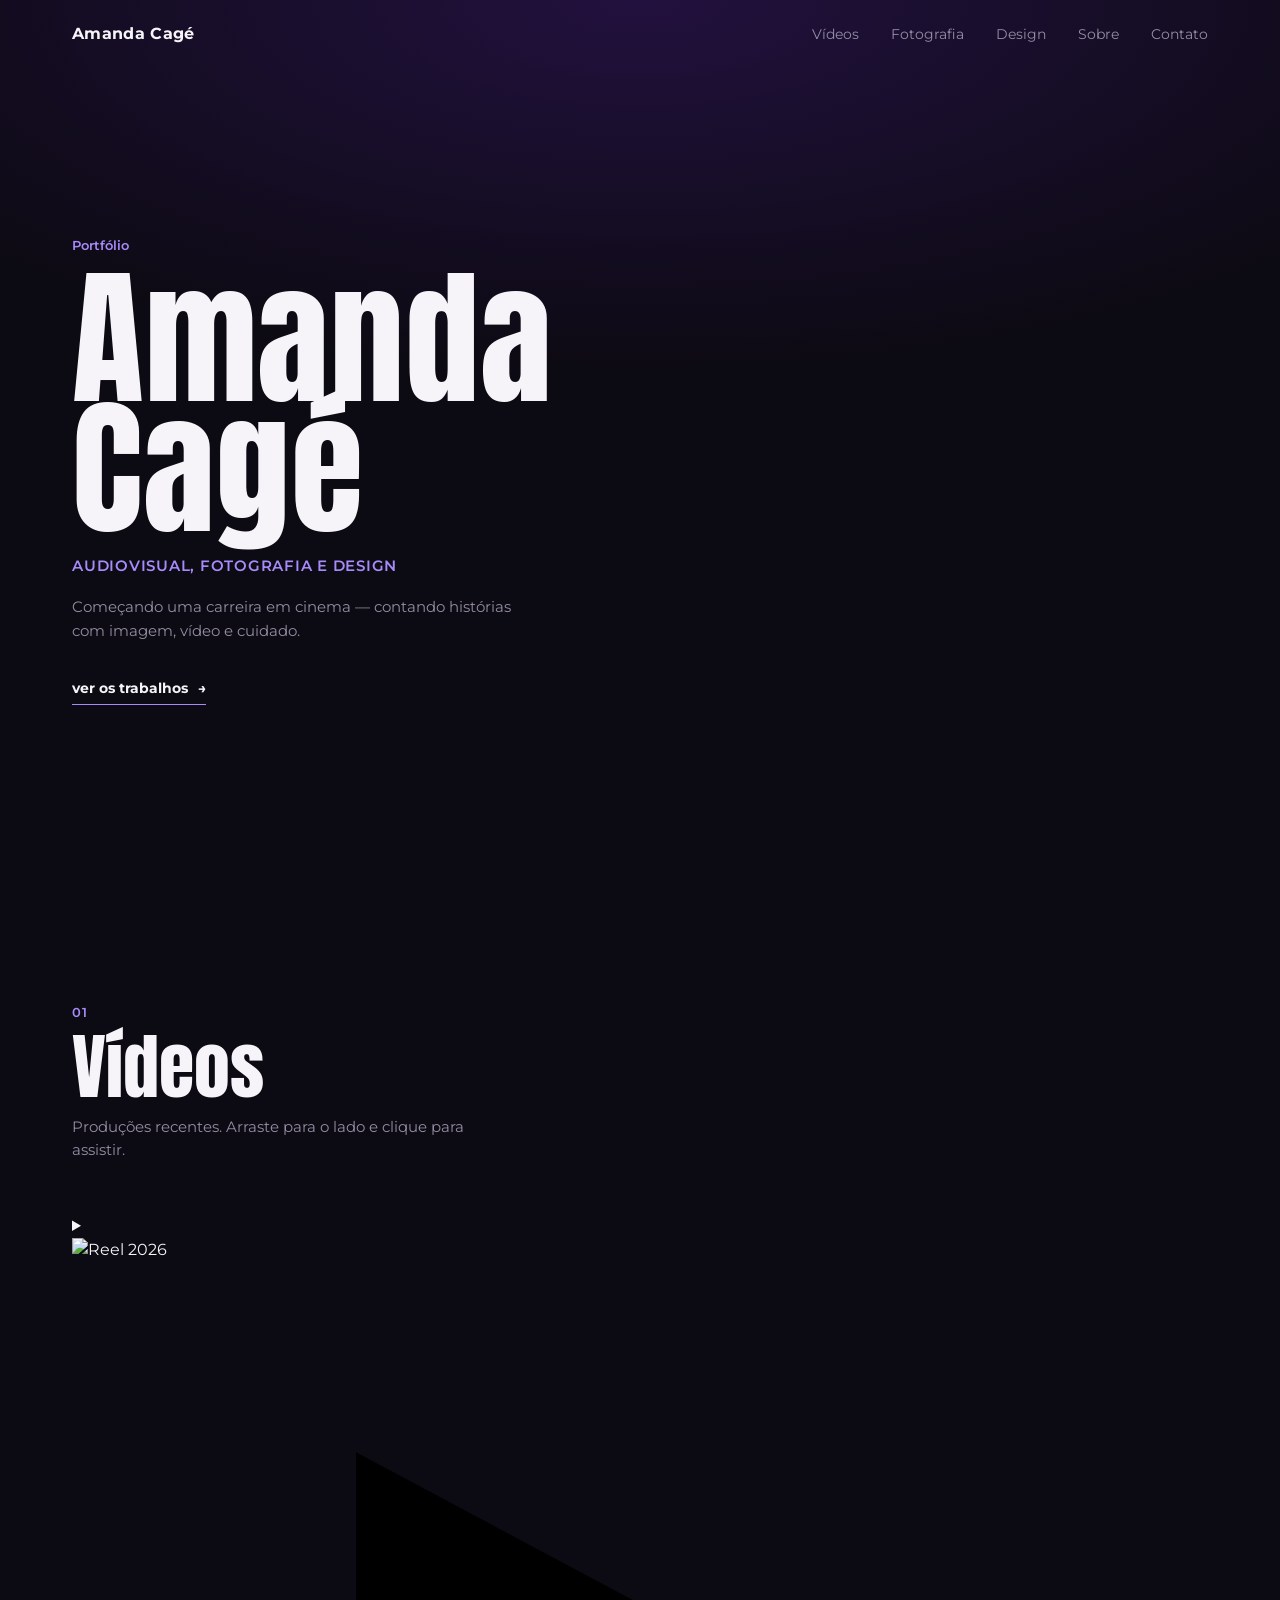
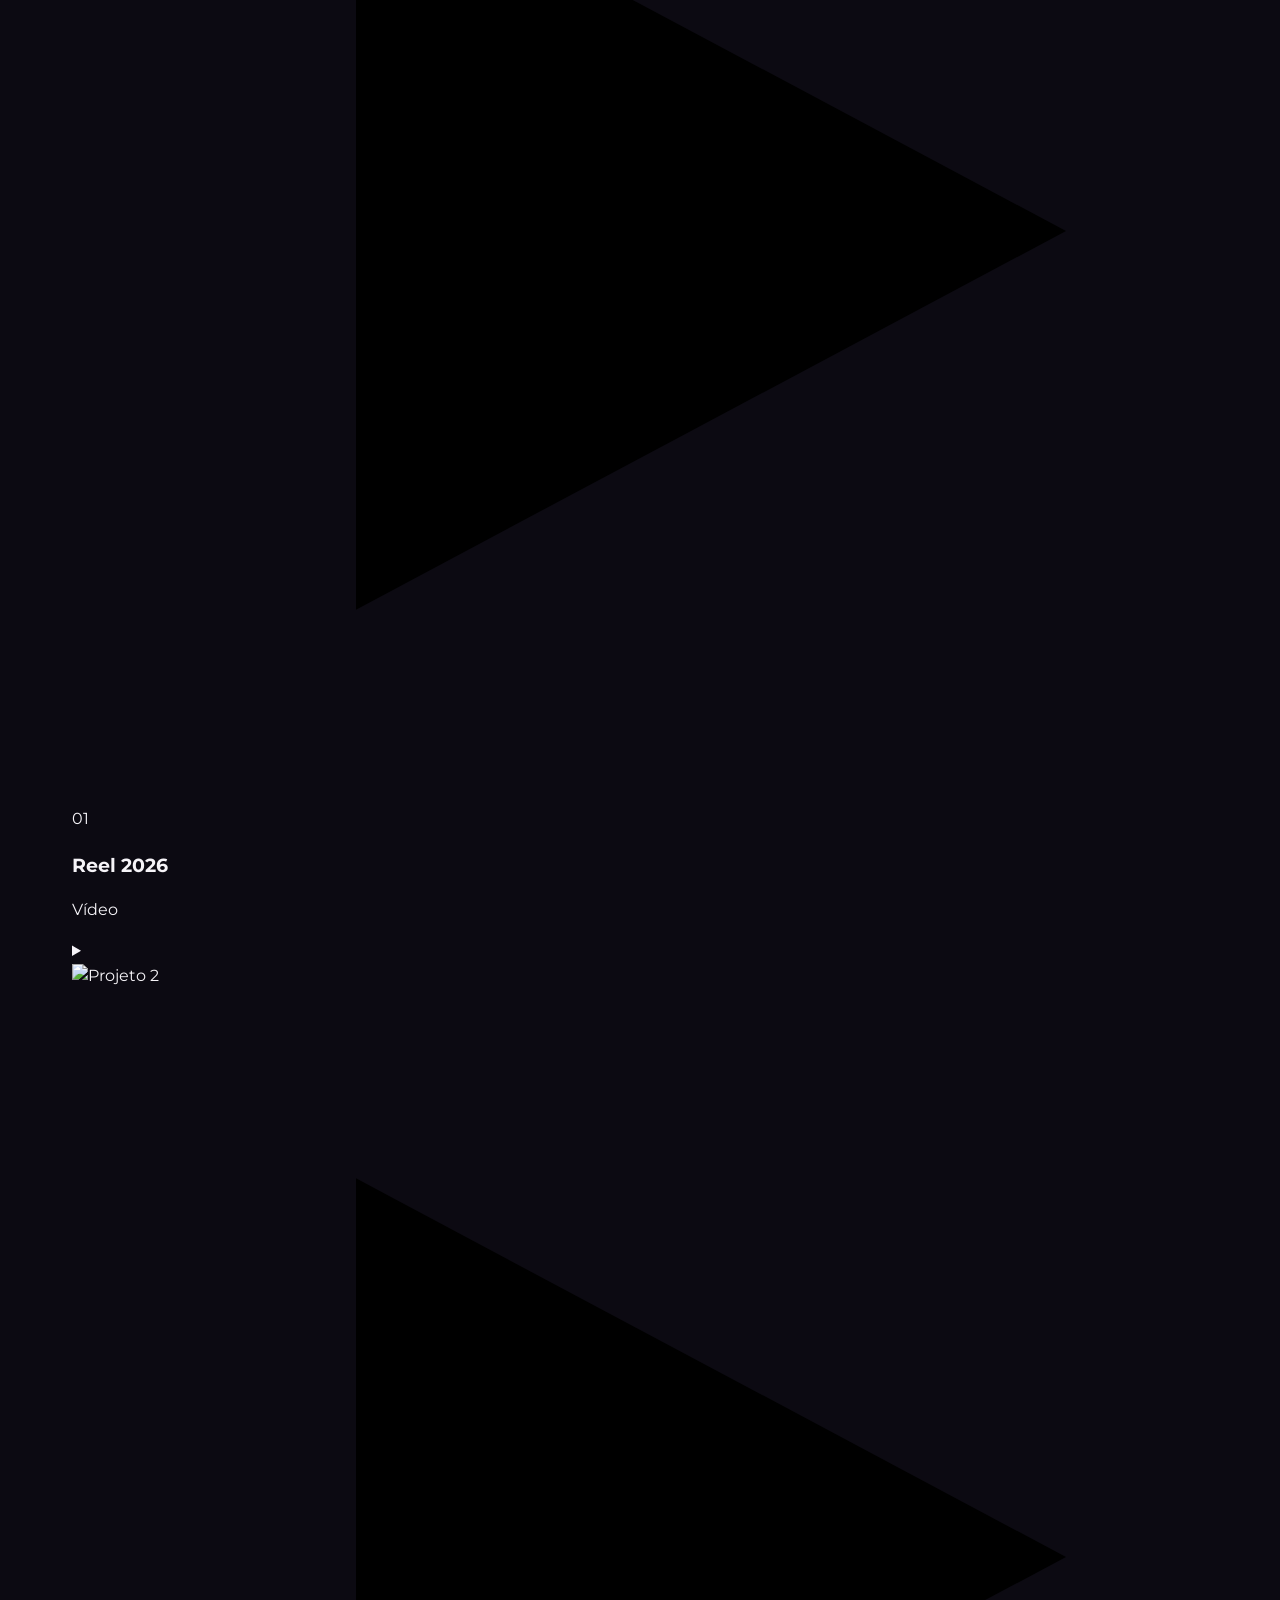
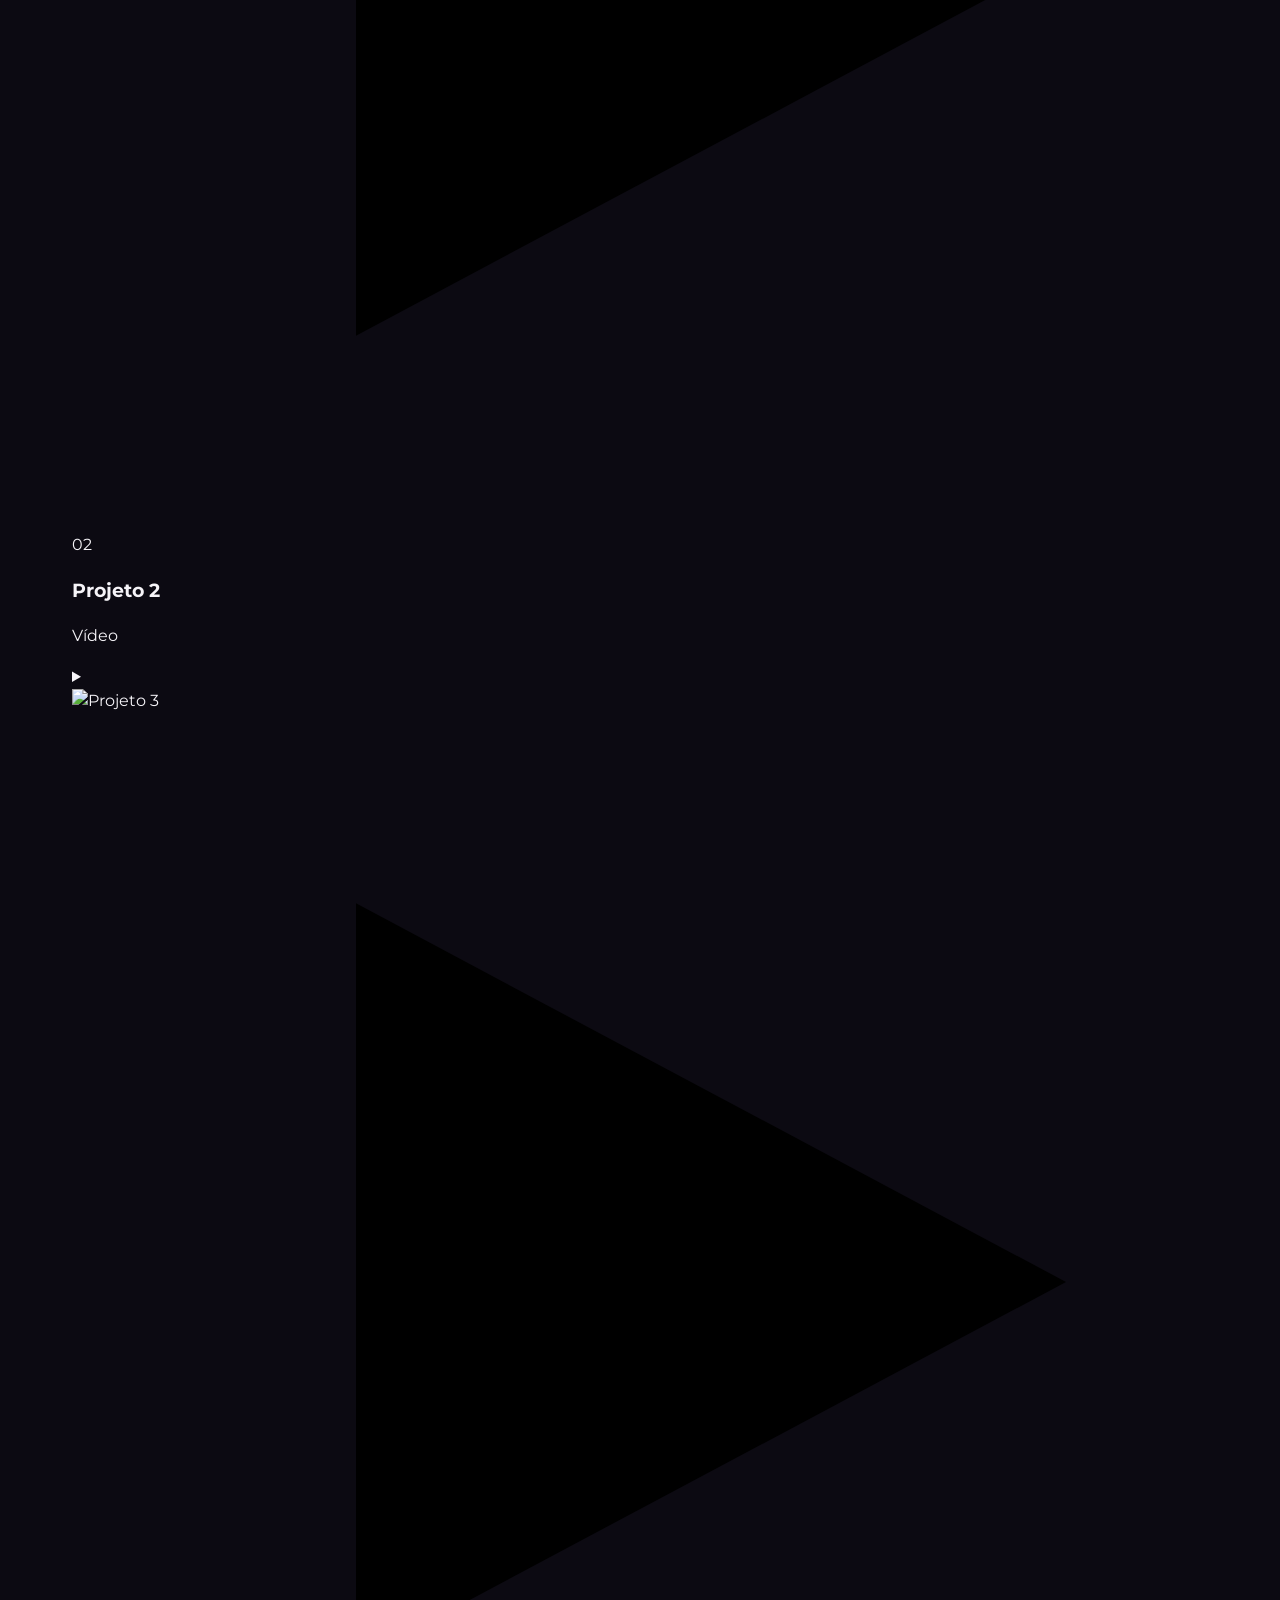
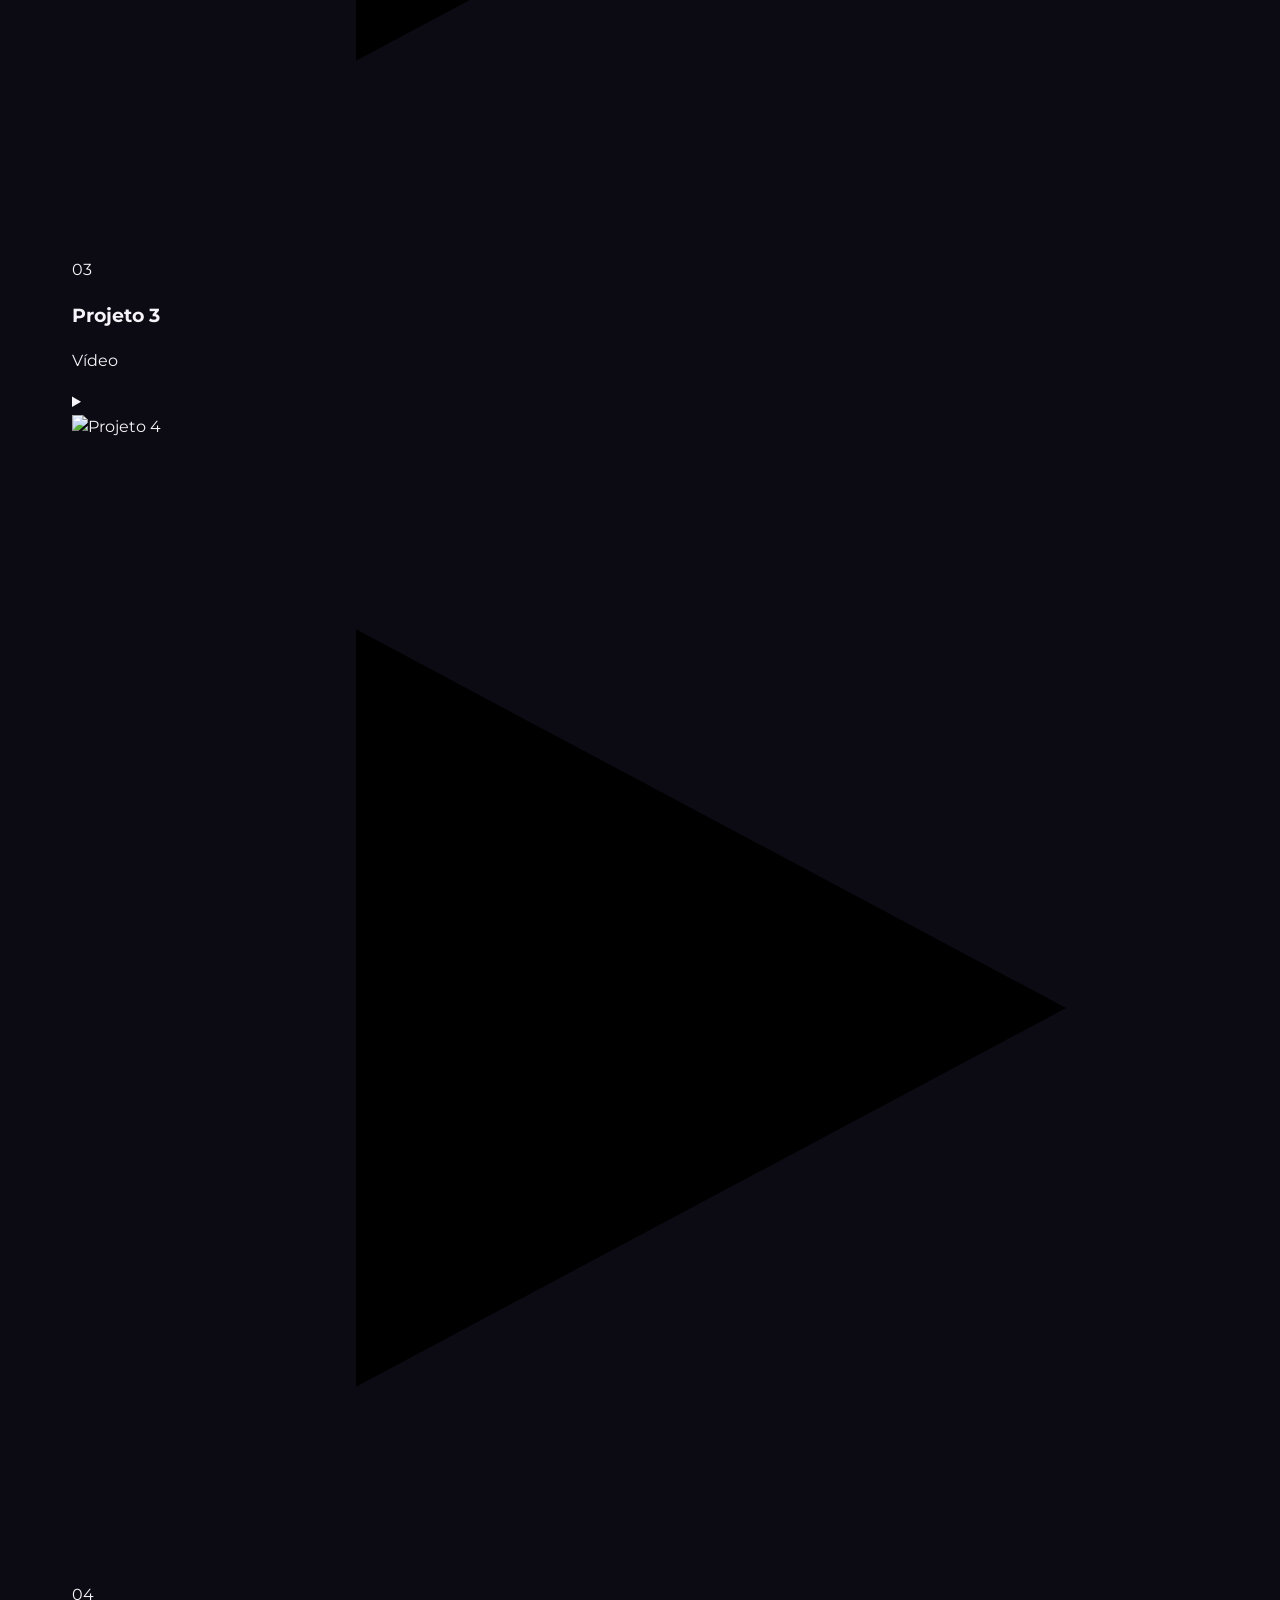
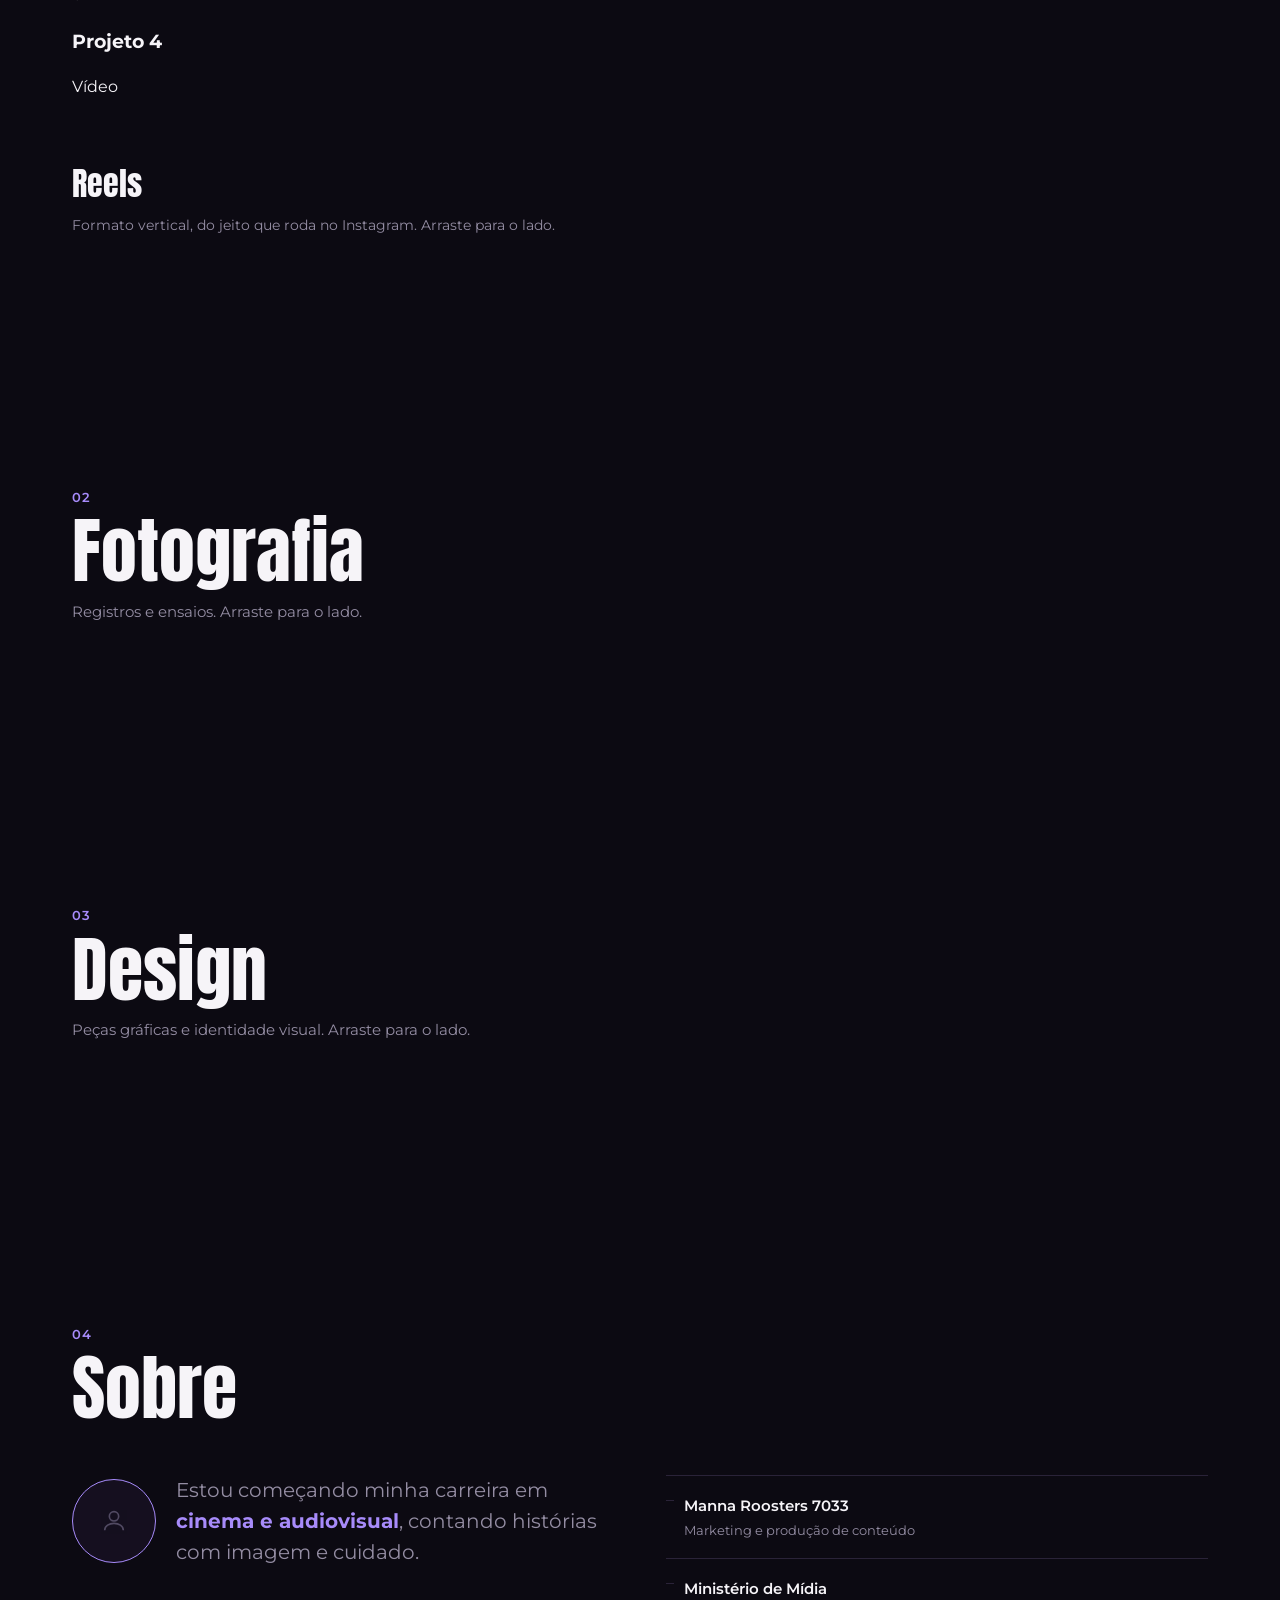
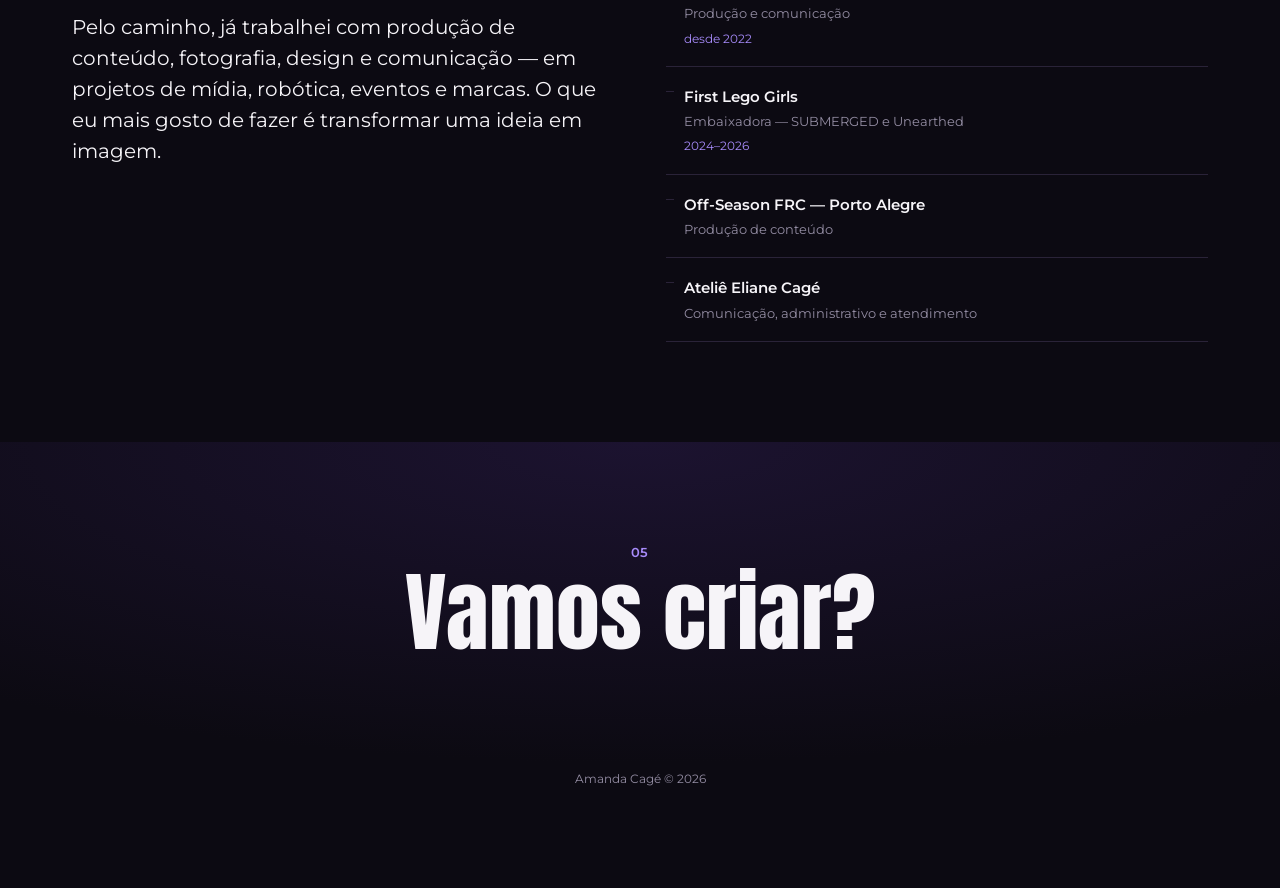
==== commit a298f592: "Update index.html" ====
--- a/index.html
+++ b/index.html
@@ -67,19 +67,188 @@
 
 <!-- VÍDEOS -->
 <section class="block" id="reel">
+
   <div class="block-head">
     <span class="num">01</span>
     <h2>Vídeos</h2>
-    <p>Reel e produções recentes. Toque em qualquer linha para assistir.</p>
-  </div>
-<p>Reel e produções recentes. Toque em qualquer linha para assistir.</p>
+    <p>Produções recentes. Arraste para o lado e clique para assistir.</p>
+  </div>
+
+  <div class="video-carousel">
+
+    <!-- VÍDEO 1 -->
+    <details class="video-item">
+      <summary>
+        <div class="video-cover">
+          <img src="images/video1.jpg" alt="Reel 2026">
+          <div class="video-play">
+            <svg viewBox="0 0 24 24">
+              <path d="M6 4l15 8-15 8z"/>
+            </svg>
+          </div>
+        </div>
+
+        <div class="video-info">
+          <span class="video-number">01</span>
+          <h3>Reel 2026</h3>
+          <p>Vídeo</p>
+        </div>
+      </summary>
+
+      <div class="video-modal">
+        <div class="video-modal-content">
+          <a href="#" class="video-close">&times;</a>
+
+          <div class="video-frame">
+            <iframe
+              src="https://www.youtube.com/embed/COLOQUE_O_ID_DO_VIDEO_AQUI"
+              title="Reel 2026"
+              allow="autoplay; encrypted-media; picture-in-picture"
+              allowfullscreen>
+            </iframe>
+          </div>
+
+          <div class="video-modal-info">
+            <h3>Reel 2026</h3>
+            <p>Vídeo</p>
+          </div>
+        </div>
+      </div>
+    </details>
+
+
+    <!-- VÍDEO 2 -->
+    <details class="video-item">
+      <summary>
+        <div class="video-cover">
+          <img src="images/video2.jpg" alt="Projeto 2">
+          <div class="video-play">
+            <svg viewBox="0 0 24 24">
+              <path d="M6 4l15 8-15 8z"/>
+            </svg>
+          </div>
+        </div>
+
+        <div class="video-info">
+          <span class="video-number">02</span>
+          <h3>Projeto 2</h3>
+          <p>Vídeo</p>
+        </div>
+      </summary>
+
+      <div class="video-modal">
+        <div class="video-modal-content">
+          <a href="#" class="video-close">&times;</a>
+
+          <div class="video-frame">
+            <iframe
+              src="https://www.youtube.com/embed/COLOQUE_O_ID_DO_VIDEO_AQUI"
+              title="Projeto 2"
+              allow="autoplay; encrypted-media; picture-in-picture"
+              allowfullscreen>
+            </iframe>
+          </div>
+
+          <div class="video-modal-info">
+            <h3>Projeto 2</h3>
+            <p>Vídeo</p>
+          </div>
+        </div>
+      </div>
+    </details>
+
+
+    <!-- VÍDEO 3 -->
+    <details class="video-item">
+      <summary>
+        <div class="video-cover">
+          <img src="images/video3.jpg" alt="Projeto 3">
+          <div class="video-play">
+            <svg viewBox="0 0 24 24">
+              <path d="M6 4l15 8-15 8z"/>
+            </svg>
+          </div>
+        </div>
+
+        <div class="video-info">
+          <span class="video-number">03</span>
+          <h3>Projeto 3</h3>
+          <p>Vídeo</p>
+        </div>
+      </summary>
+
+      <div class="video-modal">
+        <div class="video-modal-content">
+          <a href="#" class="video-close">&times;</a>
+
+          <div class="video-frame">
+            <iframe
+              src="https://www.youtube.com/embed/COLOQUE_O_ID_DO_VIDEO_AQUI"
+              title="Projeto 3"
+              allow="autoplay; encrypted-media; picture-in-picture"
+              allowfullscreen>
+            </iframe>
+          </div>
+
+          <div class="video-modal-info">
+            <h3>Projeto 3</h3>
+            <p>Vídeo</p>
+          </div>
+        </div>
+      </div>
+    </details>
+
+
+    <!-- VÍDEO 4 -->
+    <details class="video-item">
+      <summary>
+        <div class="video-cover">
+          <img src="images/video4.jpg" alt="Projeto 4">
+          <div class="video-play">
+            <svg viewBox="0 0 24 24">
+              <path d="M6 4l15 8-15 8z"/>
+            </svg>
+          </div>
+        </div>
+
+        <div class="video-info">
+          <span class="video-number">04</span>
+          <h3>Projeto 4</h3>
+          <p>Vídeo</p>
+        </div>
+      </summary>
+
+      <div class="video-modal">
+        <div class="video-modal-content">
+          <a href="#" class="video-close">&times;</a>
+
+          <div class="video-frame">
+            <iframe
+              src="https://www.youtube.com/embed/COLOQUE_O_ID_DO_VIDEO_AQUI"
+              title="Projeto 4"
+              allow="autoplay; encrypted-media; picture-in-picture"
+              allowfullscreen>
+            </iframe>
+          </div>
+
+          <div class="video-modal-info">
+            <h3>Projeto 4</h3>
+            <p>Vídeo</p>
+          </div>
+        </div>
+      </div>
+    </details>
+
+  </div>
+
   <div class="sub-head">
     <h3>Reels</h3>
     <p>Formato vertical, do jeito que roda no Instagram. Arraste para o lado.</p>
   </div>
+
   <div class="hscroll" id="reelsStrip"></div>
+
 </section>
-
 <!-- FOTOGRAFIA -->
 <section class="block" id="fotografia">
   <div class="block-head">
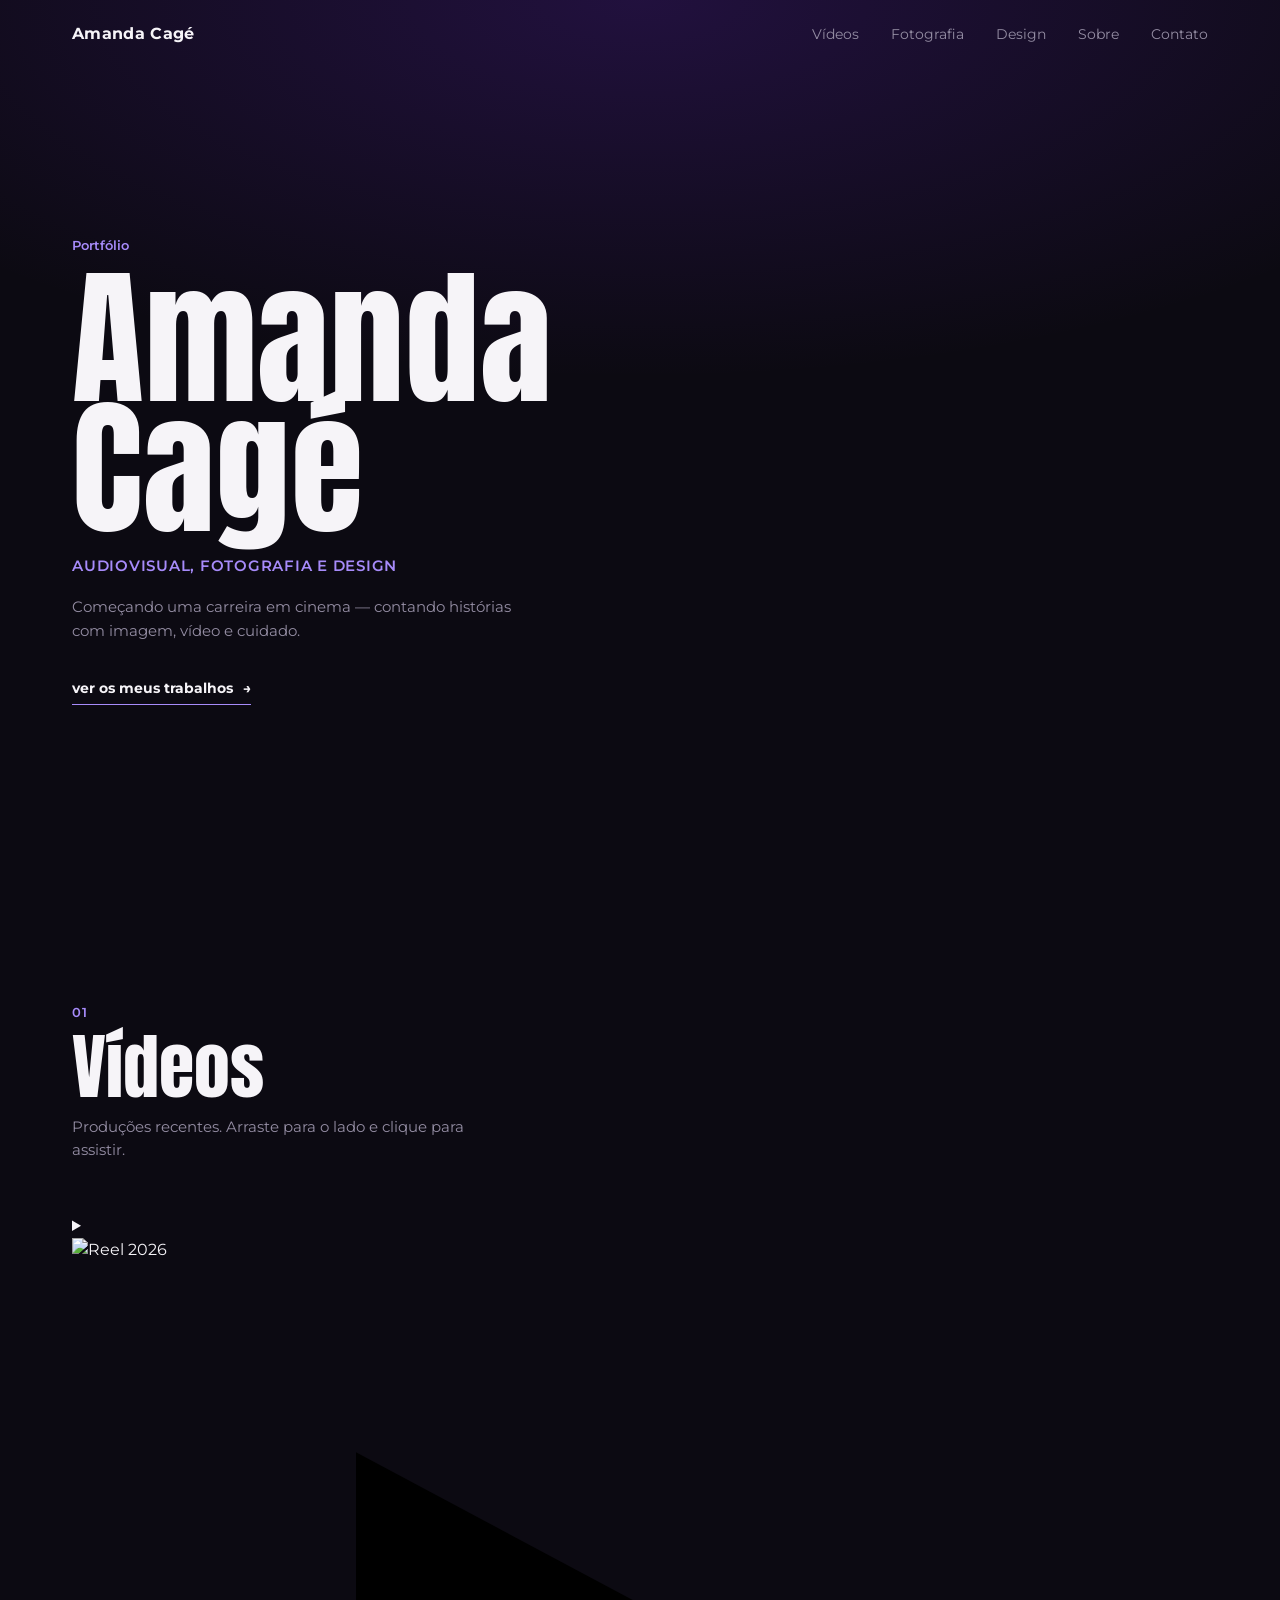
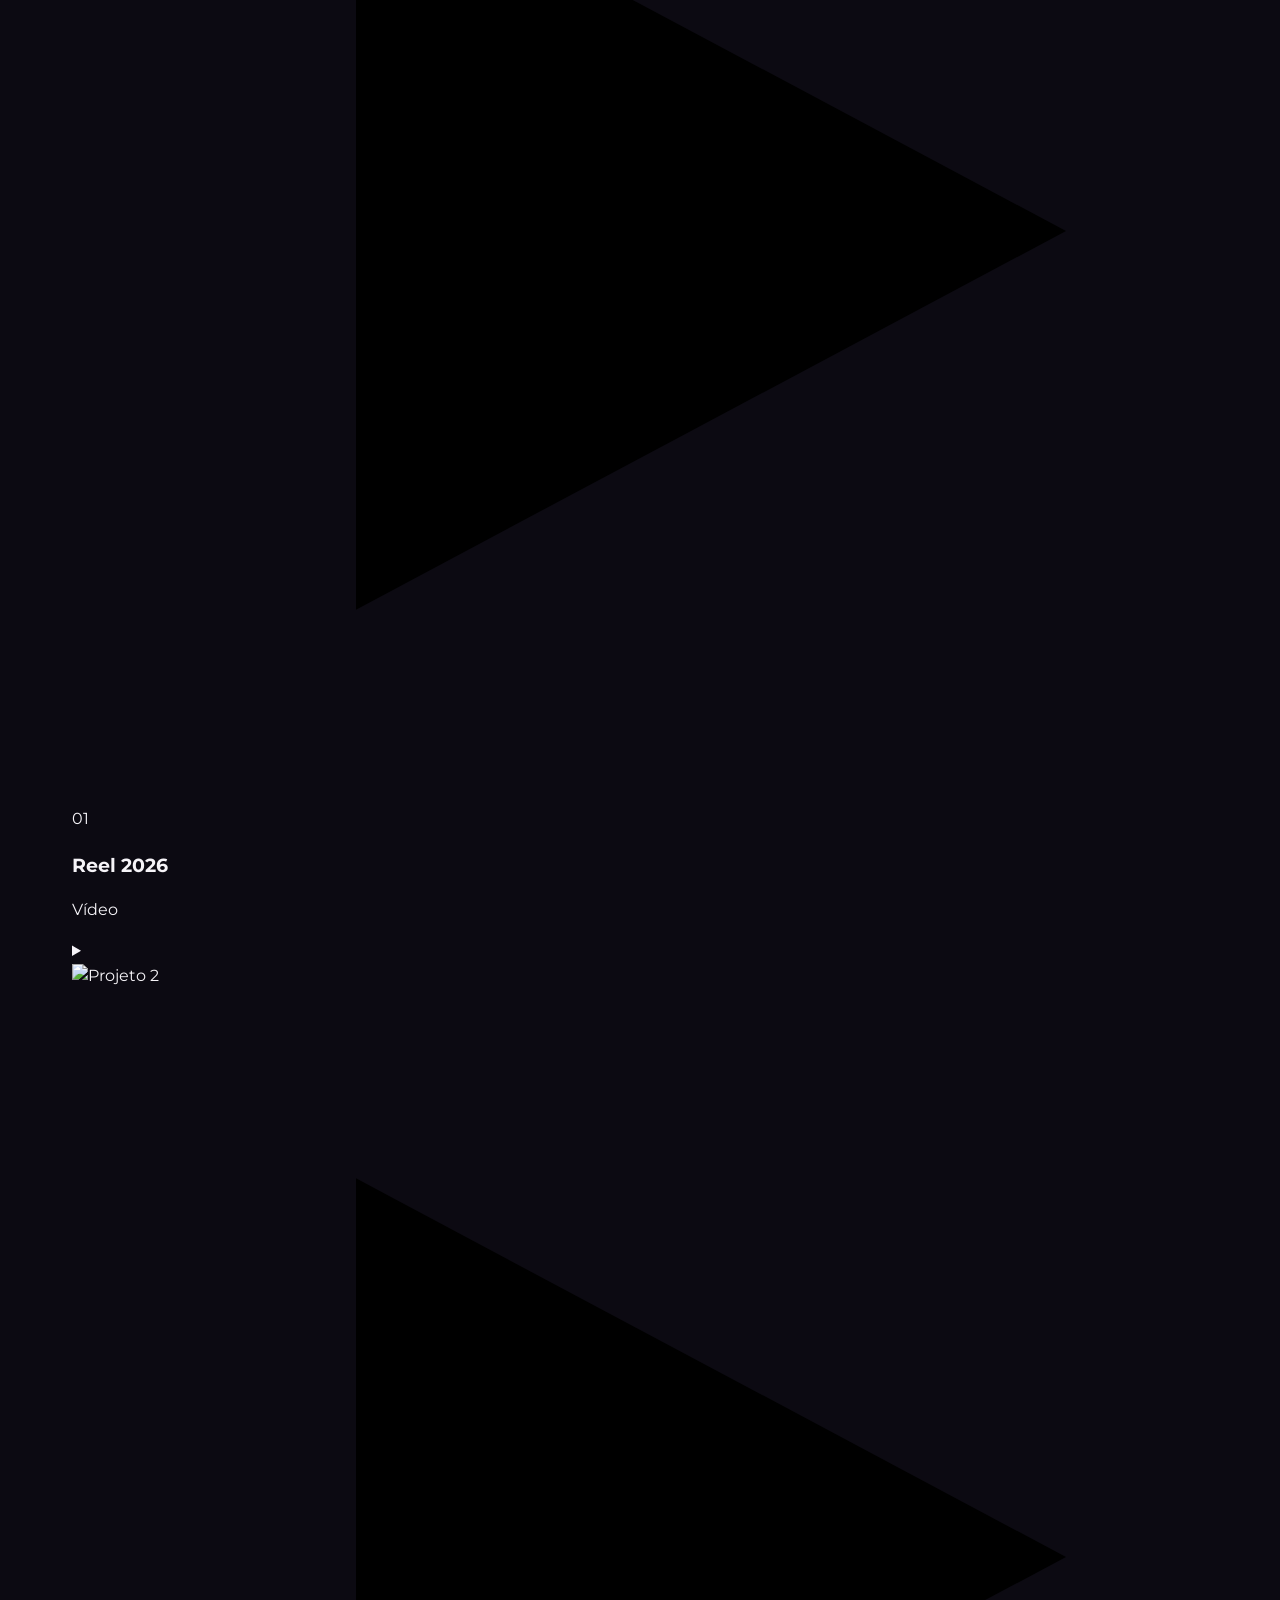
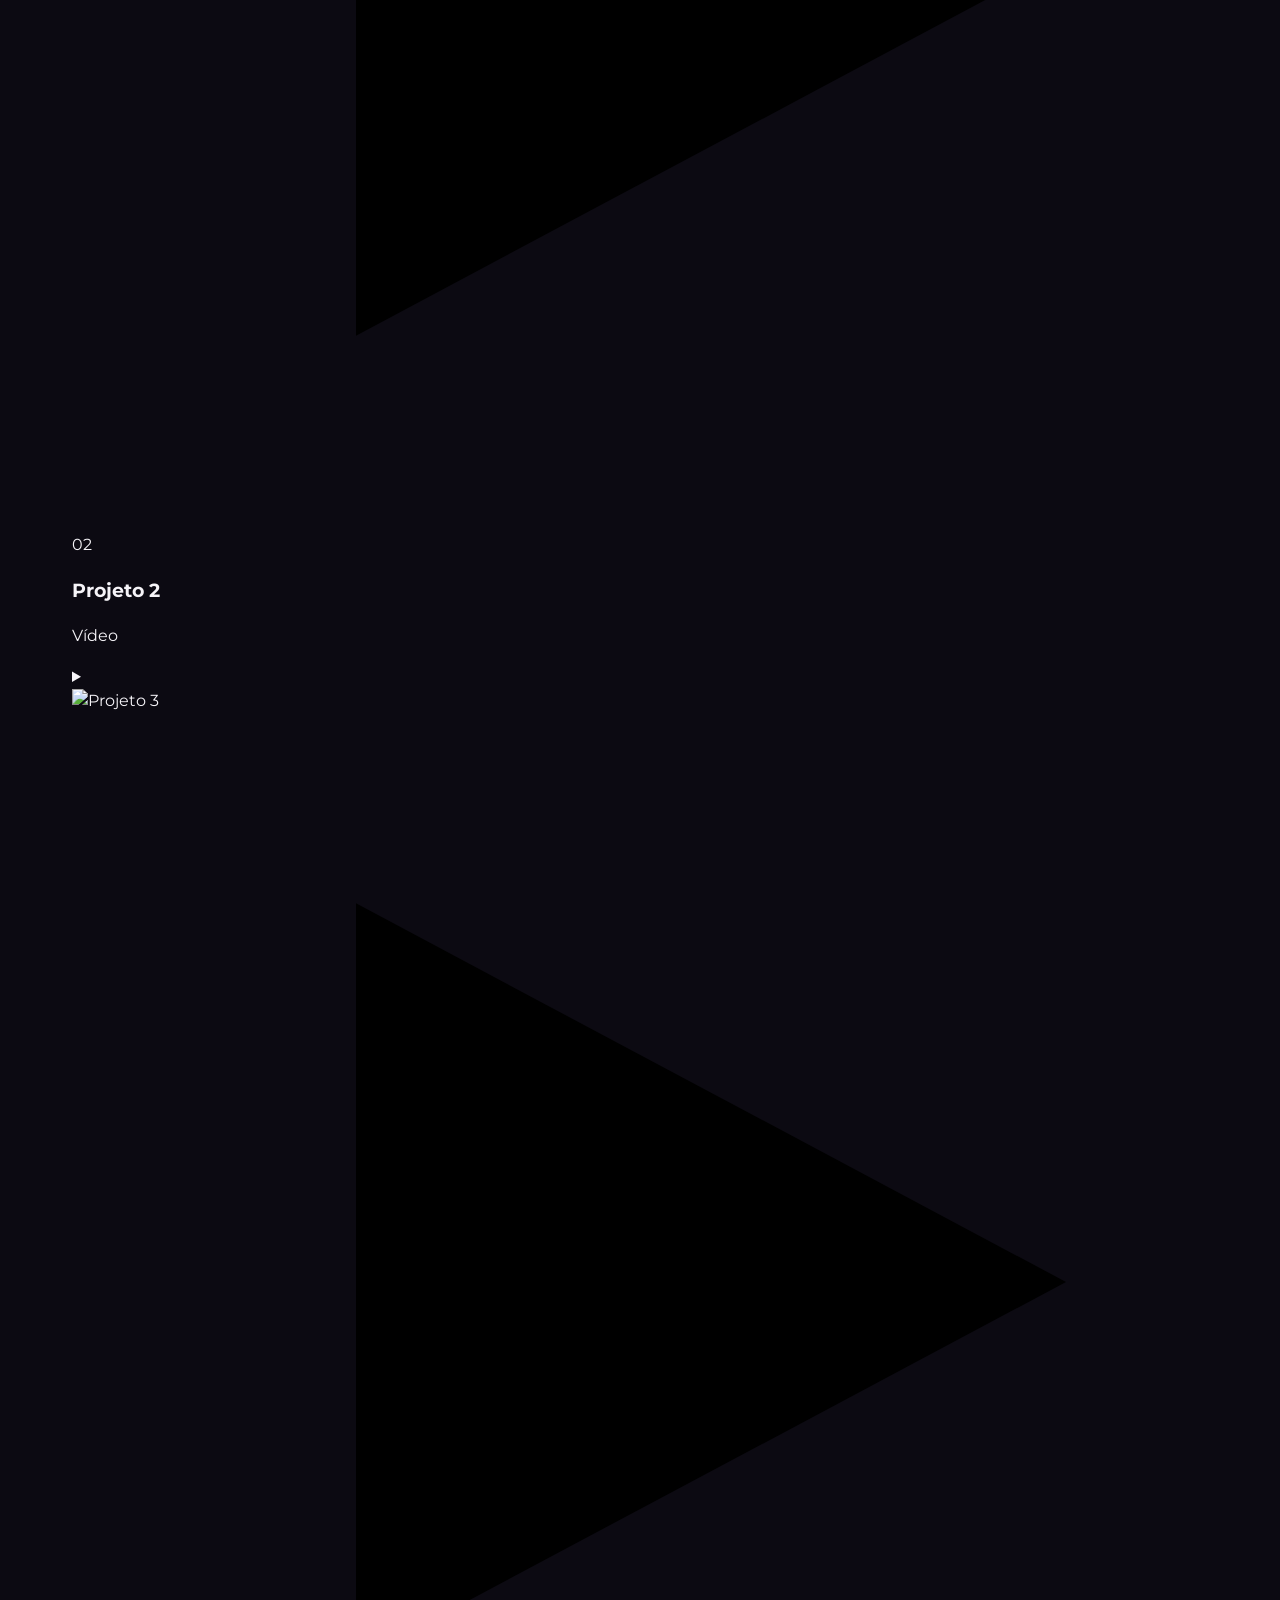
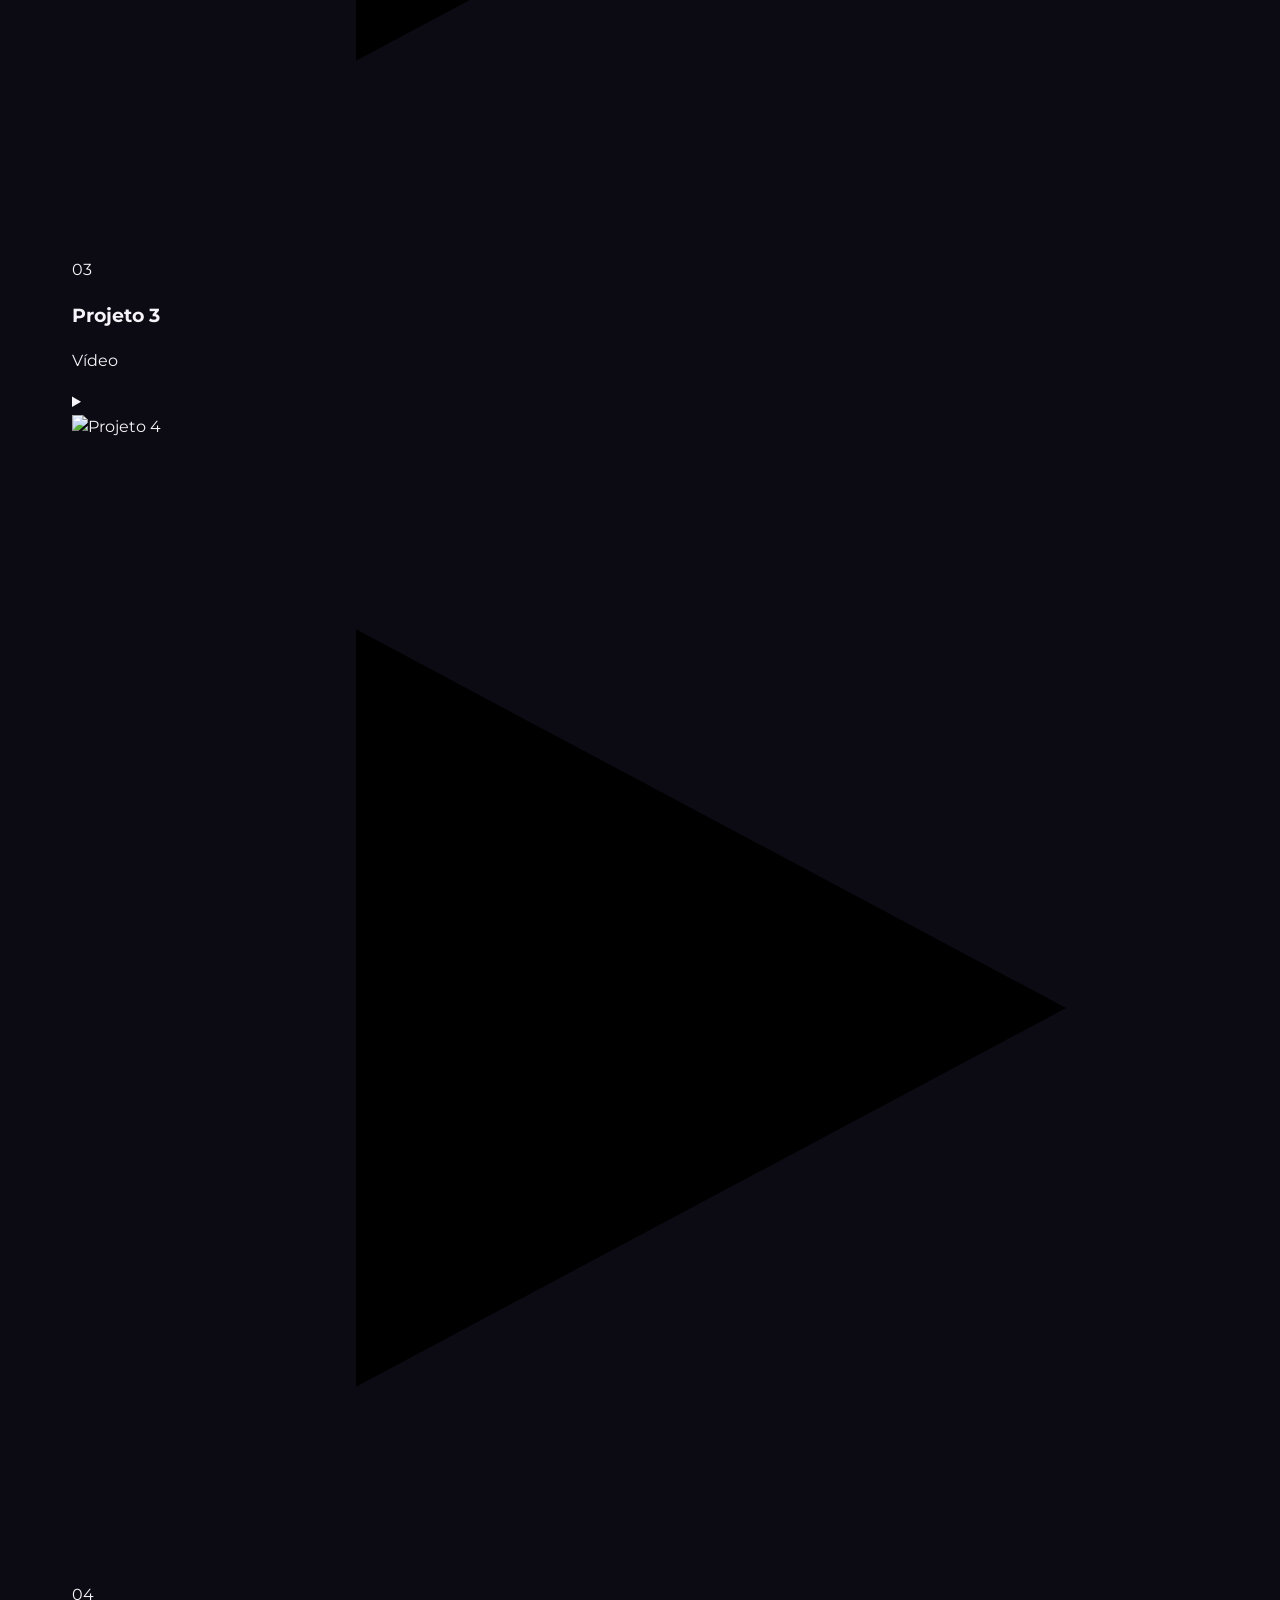
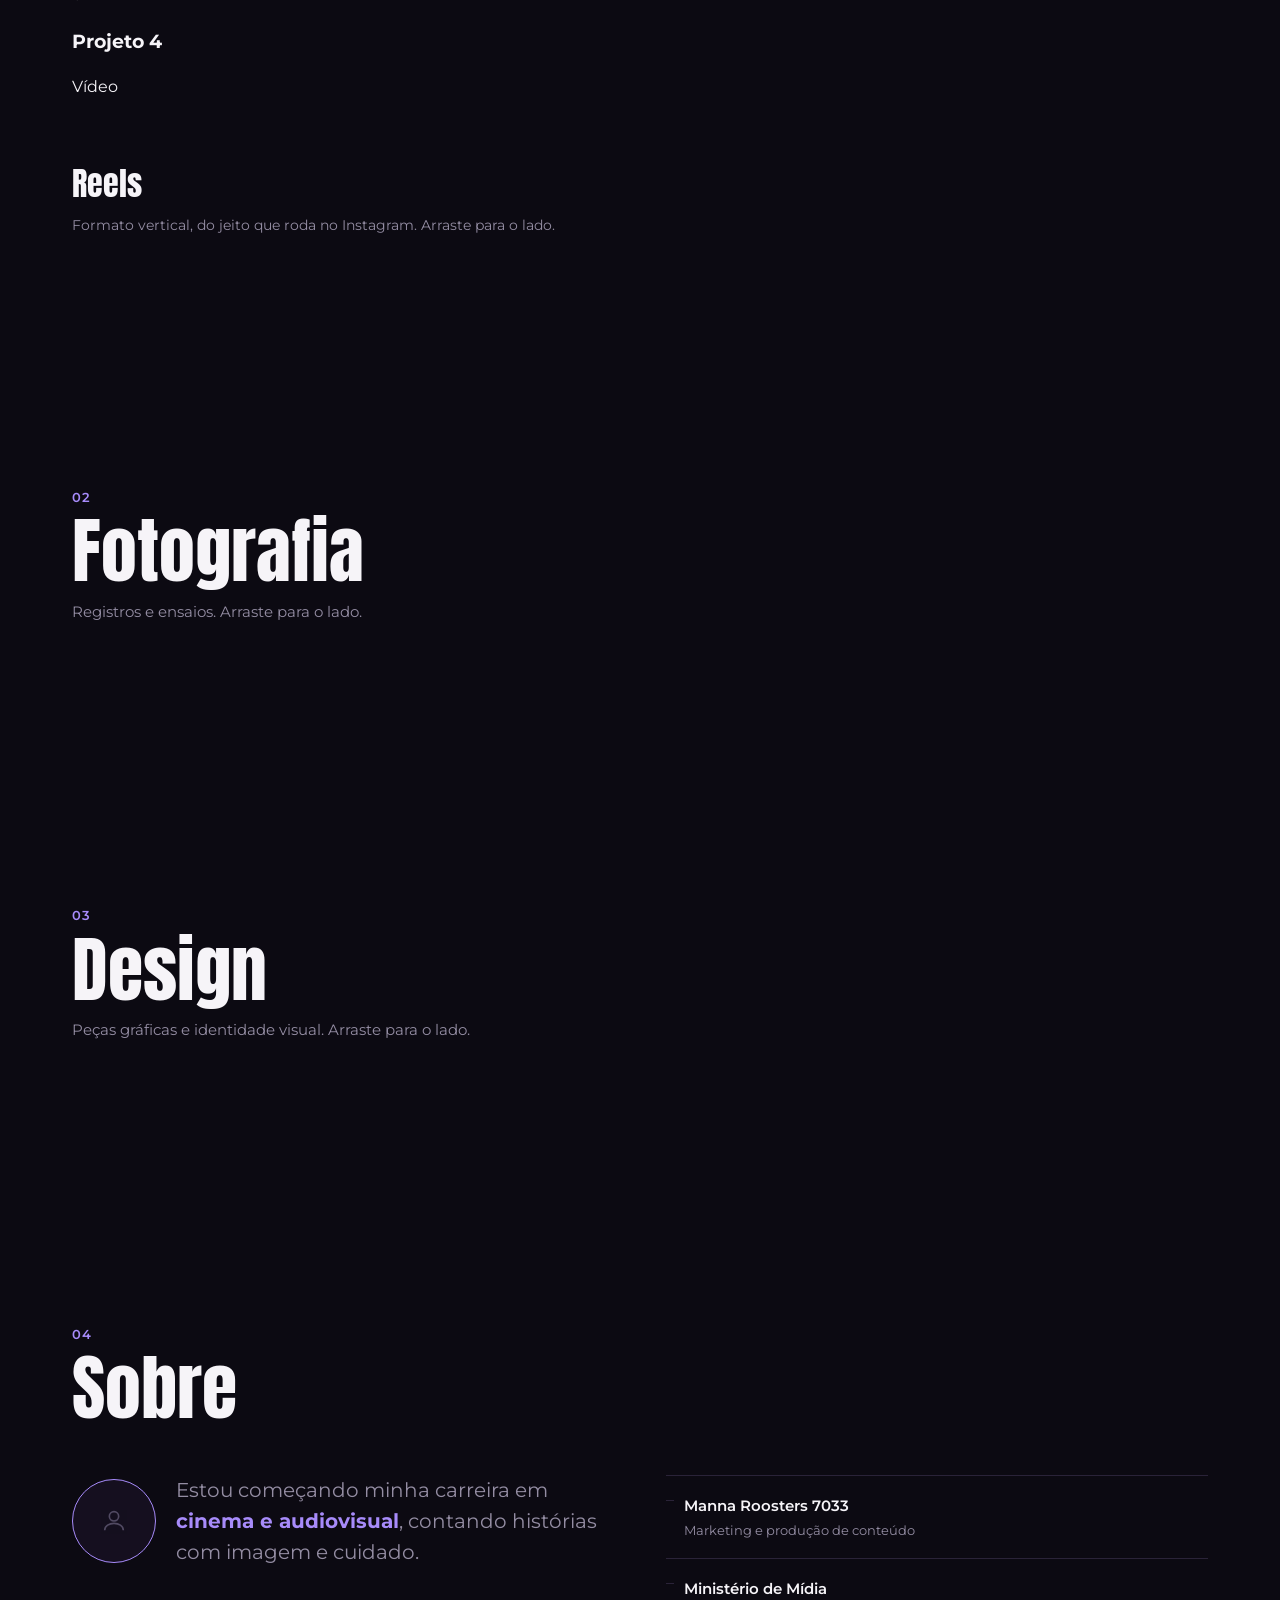
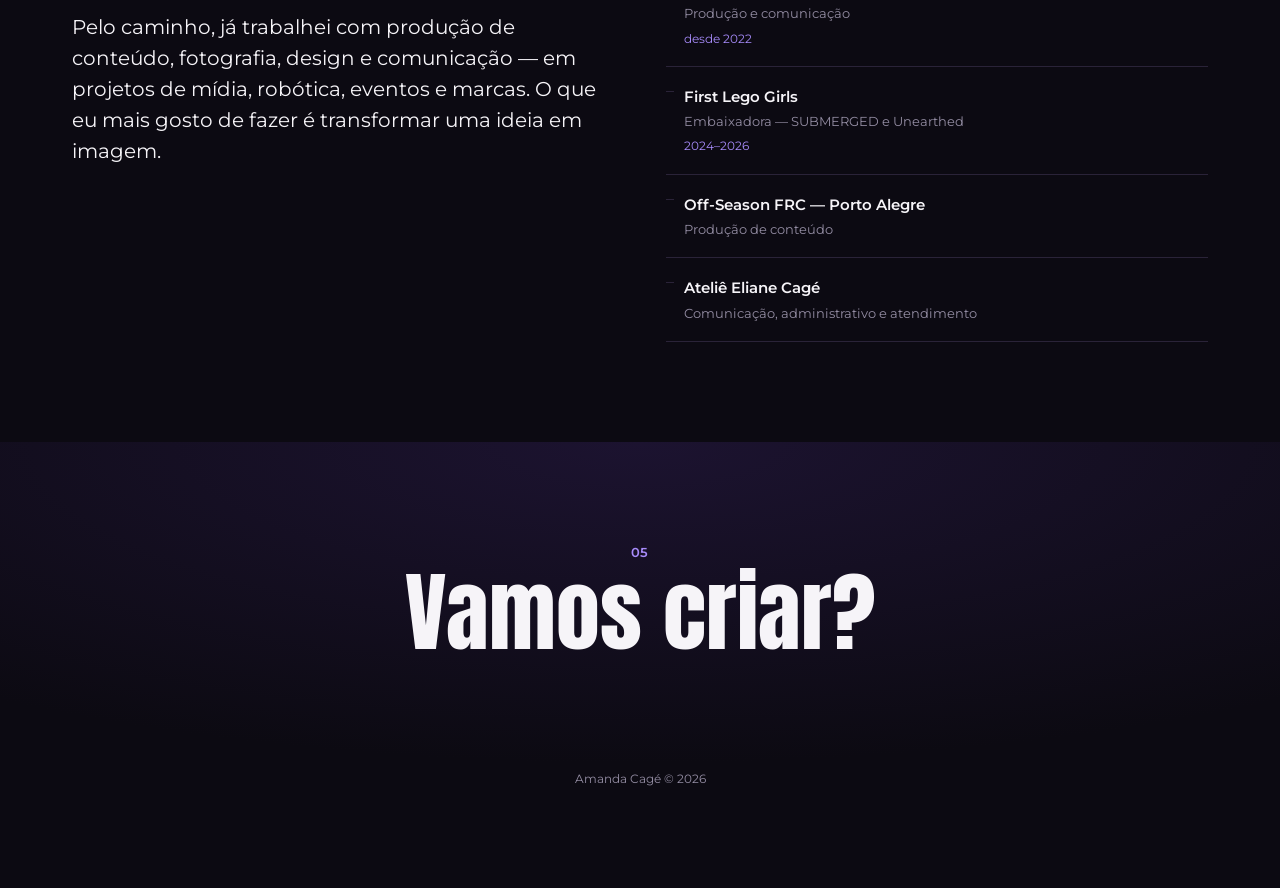
==== commit 78389f3a: "Update index.html" ====
--- a/index.html
+++ b/index.html
@@ -61,7 +61,9 @@
     <h1>Amanda<br>Cagé</h1>
     <p class="role">audiovisual, fotografia e design</p>
     <p class="sub">Começando uma carreira em cinema — contando histórias com imagem, vídeo e cuidado.</p>
-    <a href="#reel" class="hero-cta">ver os trabalhos <span class="a">&rarr;</span></a>
+   <a href="trabalhos.html" class="hero-cta">
+  ver os meus trabalhos <span class="a">&rarr;</span>
+</a>
   </div>
 </section>
 
--- a/style.css
+++ b/style.css
@@ -132,12 +132,6 @@
   .block-head p{ color:var(--ink-dim); max-width:40ch; margin:14px 0 0; font-size:15px; }
 
 /* ---------- vídeos: carrossel horizontal ---------- */
-.work-row{
-  position:relative;
-  flex:0 0 auto;
-  width:min(78vw, 520px);
-  cursor:pointer;
-}
 
 #workRows{
   display:flex;
@@ -163,9 +157,17 @@
   background:var(--line);
 }
 
+/* ---------- card do vídeo ---------- */
+
 .work-row{
+  position:relative;
+  flex:0 0 auto;
+  width:min(78vw, 520px);
   scroll-snap-align:start;
-}
+  cursor:pointer;
+}
+
+/* ---------- capa ---------- */
 
 .work-media{
   position:relative;
@@ -192,6 +194,8 @@
 .work-row:hover .work-media img{
   transform:scale(1.04);
 }
+
+/* ---------- placeholder ---------- */
 
 .work-media .ph{
   position:absolute;
@@ -214,6 +218,8 @@
   color:#8478a3;
 }
 
+/* ---------- botão play ---------- */
+
 .work-play{
   position:absolute;
   left:18px;
@@ -226,7 +232,10 @@
   display:flex;
   align-items:center;
   justify-content:center;
-  transition:background .25s ease, border-color .25s ease, transform .25s ease;
+  transition:
+    background .25s ease,
+    border-color .25s ease,
+    transform .25s ease;
 }
 
 .work-row:hover .work-play{
@@ -242,6 +251,8 @@
   margin-left:2px;
 }
 
+/* ---------- informações ---------- */
+
 .work-text{
   padding:14px 2px 0;
 }
@@ -265,7 +276,6 @@
   font-size:12px;
   margin-top:3px;
 }
-
 /* remove o efeito de alternância dos vídeos */
 .work-row.rev{
   grid-template-columns:none;
